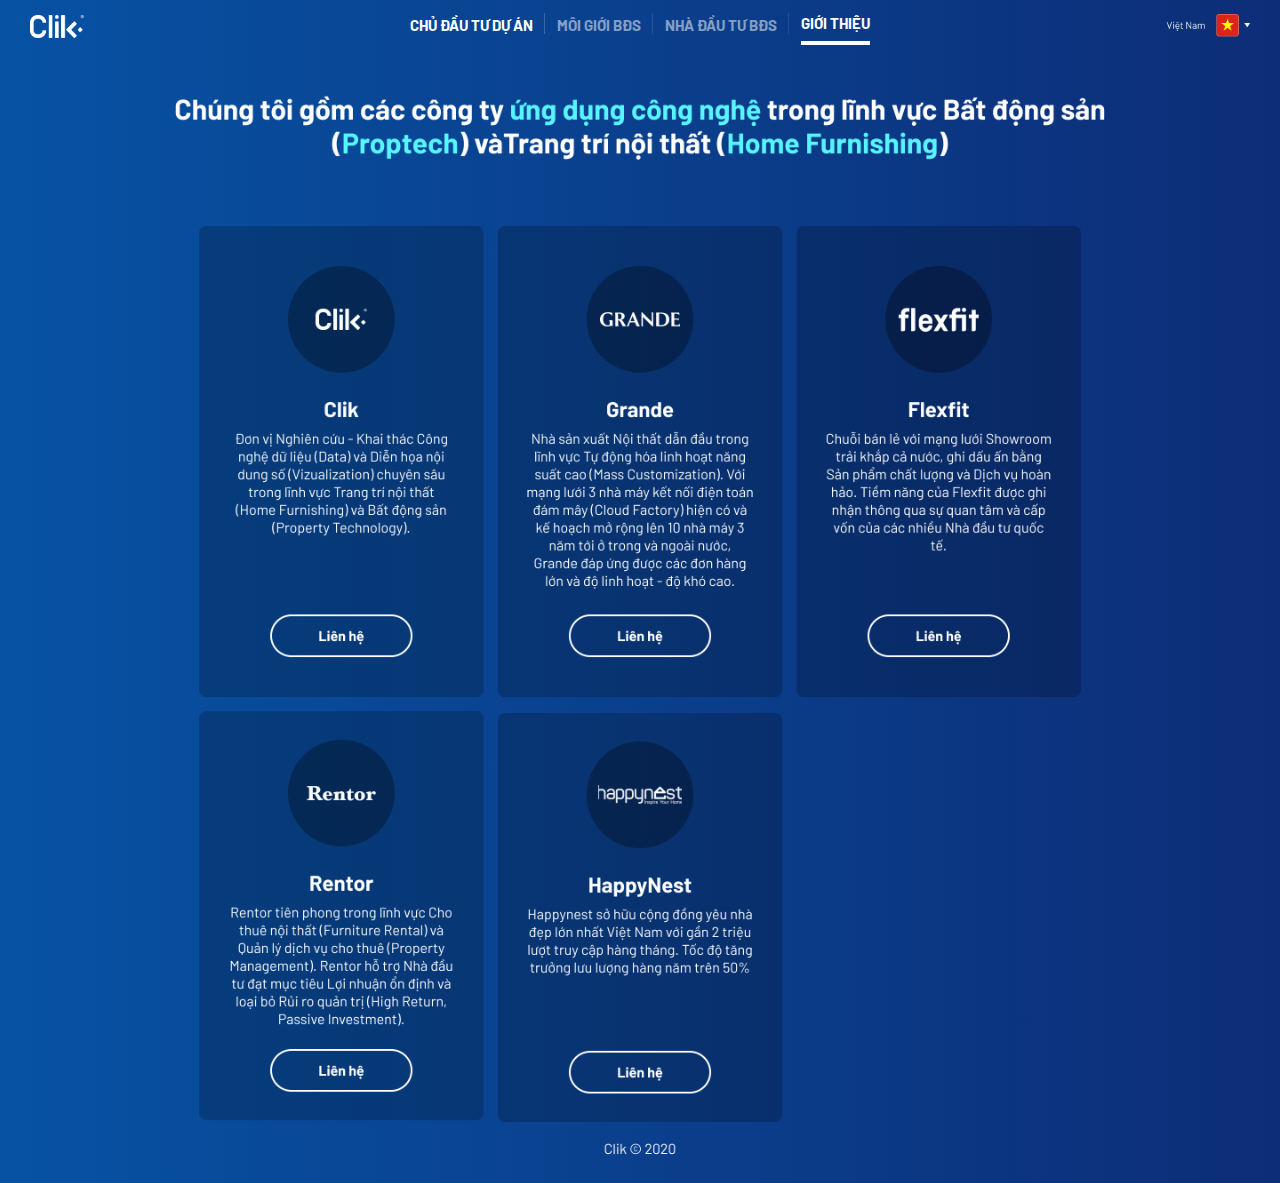
==== about-us.html @ a7eedfe1 "[ToanPB] init source Clik.website" ====
<!DOCTYPE html>
<html lang="zxx">
  <head>
    <meta
      name="viewport"
      content="width=device-width, initial-scale=1.0, minimum-scale=1.0, maximum-scale=1.0"
    />
    <meta name="apple-mobile-web-app-capable" content="yes" />
    <meta name="apple-mobile-web-app-status-bar-style" content="black" />
    <meta http-equiv="Content-Type" content="text/html;charset=utf-8" />
    <meta http-equiv="x-ua-compatible" content="IE=edge" />

    <meta
      property="description"
      content="Với Clik, ứng dụng công nghệ trong lĩnh vực Bất động sản (Proptech) và Trang trí nội thất (Home Furnishing) luôn dễ dàng."
    />

    <meta property="fb:app_id" content="932232577295350" />
    <meta property="og:site_name" content="Developer" />
    <meta property="og:url" content="https://developer.clik.vn" />
    <meta
      property="og:description"
      content="Với Clik, ứng dụng công nghệ trong lĩnh vực Bất động sản (Proptech) và Trang trí nội thất (Home Furnishing) luôn dễ dàng."
    />
    <meta property="og:title" content="Clik | Developer" />
    <meta property="og:type" content="game" />
    <meta
      property="og:image"
      content="https://developer.clik.vn/img/solution-3-1.jpg"
    />

    <meta itemprop="name" content="Clik | Developer" />
    <meta
      itemprop="description"
      content="Với Clik, ứng dụng công nghệ trong lĩnh vực Bất động sản (Proptech) và Trang trí nội thất (Home Furnishing) luôn dễ dàng."
    />
    <meta
      itemprop="image"
      content="https://developer.clik.vn/img/solution-3-1.jpg"
    />

    <meta name="twitter:card" content="player" />
    <meta name="twitter:site" content="@TwitterDev" />
    <meta name="twitter:title" content="Clik | Developer" />
    <meta
      name="twitter:description"
      content="Với Clik, ứng dụng công nghệ trong lĩnh vực Bất động sản (Proptech) và Trang trí nội thất (Home Furnishing) luôn dễ dàng."
    />
    <meta
      name="twitter:image"
      content="https://developer.clik.vn/img/solution-3-1.jpg"
    />

    <title>Clik | Developer</title>
    <!-- Favicons -->
    <link rel="icon" href="img/favicon.png" sizes="16x16" type="image/png" />

    <!-- CSS Implementing Plugins -->
    <link rel="stylesheet" href="css/inc/plugins.css" />
    <!-- CSS one-page-scroll -->
    <link rel="stylesheet" href="css/fullpage.min.css" />
    <!-- CSS Global Compulsory -->
    <link rel="stylesheet" href="css/style.css" />
    <link rel="stylesheet" href="css/responsive.css" />
  </head>

  <body>
    <div id="main-about-us">
      <div id="about-us">
        <div class="site_header menu-about w-100">
          <img class="img-logo" src="img/logo.png" alt="" />
          <nav class="navbar navbar-expand-lg navbar-light">
            <div
              class="collapse navbar-collapse ml-auto mr-auto"
              id="navbarNavAltMarkup"
            >
              <div class="navbar-nav">
                <a class="nav-item nav-link" href="/">Chủ đầu tư dự án</a>
                <a class="nav-item nav-link disabled">Môi giới BĐS</a>
                <a class="nav-item nav-link disabled">Nhà đầu tư BĐS</a>
                <a class="nav-item nav-link active">Giới thiệu</a>
              </div>
            </div>
          </nav>
          <img class="img-lang" src="img/lang.png" alt="" />
        </div>
      </div>
      <section id="contact">
        <img class="img-contact-1" src="img/contact-1-1.png" alt="" />
        <img
          id="image-about-us"
          class="img-contact-2"
          src="img/contact-1-2.png"
          alt=""
          onclick="ChangeImage()"
        />
      </section>
    </div>
    <div class="menu">
      <div class="menu-content">
        <img
          class="img-close-menu-icon"
          src="img-mobile/close-icon.jpg"
          alt=""
          onclick="closeMenu()"
        />
        <div class="menu-content-wrapper">
          <a class="menu-item" href="/">Chủ đầu tư dự án</a>
          <a class="menu-item disabled">Môi giới BĐS</a>
          <a class="menu-item disabled">Nhà đầu tư BĐS</a>
          <a class="menu-item active">Giới thiệu</a>
        </div>
      </div>
    </div>
    <div id="mobile-main-about-us">
      <img class="img-mobile-logo" src="img-mobile/logo.png" alt="" />
      <img
        class="img-mobile-lang"
        src="img-mobile/lang.png"
        alt=""
        onclick="openMenu()"
      />
      <img
        class="img-mobile-banner-title"
        src="img-mobile/about-us-banner.png"
        alt=""
      />
      <div class="img-mobile-content">
        <img src="img-mobile/about-us-content.png" alt="" />
      </div>
    </div>
    <!--========== start footer section =============-->
    <script src="js/jQuery-plugins.js"></script>
    <script src="js/scripts.js"></script>
    <script>
      $(document).ready(() => {
        "use strict";

        // Extra small devices (portrait phones, less than 576px)
        if (window.innerWidth > 575) {
          $("#main-about-us").css("display", "block");
        } else {
          $("#mobile-main-about-us").height(window.innerHeight);
          $("#main-about-us").css("display", "none");
        }

        $(window).resize(() => {
          setTimeout(() => {
            if (window.innerWidth > 575) {
              $("#main-about-us").css("display", "block");
            } else {
              $("#mobile-main-about-us").height(window.innerHeight);
              $("#main-about-us").css("display", "none");
            }
          }, 300);
        });
      });
    </script>
  </body>
</html>
---- css/style.css ----
@charset "UTF-8";

/*
Template Name: zagency digital agency portfolio template
Author: AHTheme
Author URI: https://themeforest.net/user/ah-theme
Version: 1.3
*/
/*
TABLE OF CONTENTS:

1.RESET CSS
2.GENERAL CLASSES and Id
  2.1-site_header
	2.2-hero_section
	2.3-services
	2.4-about-us
	2.5-portfolio
	2.6-testimonial
	2.7-team
	2.8-pricing
	2.9-blogs
	2.10-contact_us

3. General COLOR CLASSES
	3.1- background colors
		3.1.1-bg_blue_grad // background gradient blue
		3.1.2-bg_green_grad // background gradient green
		3.1.3-bg_purple_grad //  background gradient purple
		3.1.4-sec_bg_gray //  background lightblue section
		3.1.5-sec_bg_gray // background lightgreen section
		3.1.6-sec_bg_gray // background green section
		3.1.7-bg_orang // background orange
		3.1.8-bg_blue // background blue
		3.1.9-bg_light_blue //  background lightblue
  3.2- text color
		3.2.1- text_blue // text blue
		3.2.2- text_light_blue // light blue text
		3.2.3- text_congress_blue // congress blue text
		3.2.4- text_orang // text orange
		3.2.5- text_green // light green text
		3.2.6- text_purple // purple text
		3.2.6- text_dark_purple // dark purple text
*/
/* ====== fonts =========== */
@font-face {
  font-family: 'Conv_Barlow-Bold';
  font-style: normal;
  font-weight: normal;
  src: local('Γÿ║'),
    url('../fonts/font/Barlow-Bold.ttf') format('truetype');
}

@font-face {
  font-family: 'Conv_Barlow-Medium';
  font-style: normal;
  font-weight: normal;
  src: local('Γÿ║'),
    url('../fonts/font/Barlow-Medium.ttf') format('truetype');
}

@font-face {
  font-family: 'Conv_Barlow-Regular';
  font-style: normal;
  font-weight: normal;
  src: local('Γÿ║'),
    url('../fonts/font/Barlow-Regular.ttf') format('truetype');
}

/* ====== Color Palette =========== */
/* ====== fonts =========== */
/* ====== Font Sizes =========== */
/* ====== Text =========== */
/* ====== padding =========== */
/* ====== margin =========== */
/* ====== border radius =========== */
/*----------- functions -----------*/
/*---------- animation ----------*/
@keyframes shadow {

  0%,
  100% {
    transform: scale(1, 1);
  }

  50% {
    transform: scale(1.2, 1);
  }
}

@keyframes animate {
  17% {
    border-bottom-right-radius: 3px;
  }

  25% {
    transform: translateY(9px) rotate(22.5deg);
  }

  50% {
    border-bottom-right-radius: 40px;
    transform: translateY(18px) scale(1, 0.9) rotate(45deg);
  }

  75% {
    transform: translateY(9px) rotate(67.5deg);
  }

  100% {
    transform: translateY(0) rotate(90deg);
  }
}

@keyframes bg_animate {

  0%,
  100% {
    width: 18rem;
  }

  50% {
    width: 3rem;
  }
}

/* --------------------------------
RESET CSS
-------------------------------- */
html,
body,
div,
span,
applet,
object,
iframe,
h1,
h2,
h3,
h4,
h5,
h6,
p,
blockquote,
pre,
a,
abbr,
acronym,
address,
big,
cite,
code,
del,
dfn,
em,
img,
ins,
kbd,
q,
s,
samp,
strike,
sub,
sup,
tt,
var,
b,
u,
i,
center,
dl,
dt,
dd,
ol,
ul,
li,
fieldset,
form,
label,
legend,
table,
caption,
tbody,
tfoot,
thead,
tr,
th,
td,
article,
aside,
canvas,
details,
embed,
figure,
figcaption,
footer,
header,
hgroup,
menu,
nav,
output,
ruby,
section,
summary,
time,
mark,
audio,
video {
  border: 0;
  font: inherit;
  font-size: 100%;
  margin: 0;
  padding: 0;
  vertical-align: baseline;
}

/* HTML5 display-role reset for older browsers */
article,
aside,
details,
figcaption,
figure,
footer,
header,
hgroup,
menu,
nav,
section,
main {
  display: block;
}

ul,
li {
  list-style: none;
}

select {
  width: 100%;
}

input:focus,
button:focus,
textarea:focus {
  outline: 0;
}

a:hover {
  color: #464646;
  text-decoration: none;
}

button {
  border: 0px;
  cursor: pointer;
  padding: 0.5rem 2rem;
}

html {
  font-size: 15px;
  -webkit-font-smoothing: antialiased;
  -moz-osx-font-smoothing: grayscale;
  overflow-x: hidden;
  text-rendering: optimizeLegibility;
}

body {
  color: #464646;
  font-family: 'Conv_Barlow-Medium';
  line-height: 1.6;
  overflow-x: hidden;
}

p,
h1,
h2,
h3,
form {
  margin: 0 0px 1rem;
}

h1 {
  font-family: 'Conv_Barlow-Medium';
  font-size: 40px;
  font-size: 2.6rem;
}

h2 {
  font-family: 'Conv_Barlow-Medium';
  font-size: 30px;
  font-size: 1.9rem;
}

h3 {
  font-family: 'Conv_Barlow-Regular';
  font-size: 25px;
  font-size: 1.3rem;
}

section {
  height: 100%;
  padding: 0;
  position: relative;
  width: 100%;
}

/* ------------ header style --------------*/
.site_header {
  -webkit-transition: all 0.3s ease-in-out;
  -moz-transition: all 0.3s ease-in-out;
  -o-transition: all 0.3s ease-in-out;
  transition: all 0.3s ease-in-out;
}

.site_header .logo-img {
  height: 24px;
  left: 37px;
  position: absolute;
  top: 20px;
  width: 57.6px;
}

.site_header .logo-img img {
  height: 100%;
  object-fit: contain;
  width: 100%;
}

.site_header .navbar {
  background: transparent;
  padding: 0.7rem 2rem;
}

.site_header .navbar-collapse {
  display: flex !important;
  flex-basis: auto;
}

.navbar-expand-lg .navbar-nav {
  flex-direction: row !important;
}

.site_header .nav-item.nav-link {
  color: #fff !important;
  cursor: pointer;
  margin: auto 0.8rem;
  padding: 0 0 0.4rem !important;
  position: relative;
  text-align: center;
  text-transform: uppercase;
}

.site_header .nav-item.nav-link,
.site_header .nav-item.nav-link.active {
  font-family: 'Conv_Barlow-Bold';
  position: relative;
}

.site_header .nav-item.nav-link:not(:last-child)::after {
  border-right: 1px solid rgba(255, 255, 255, 0.2);
  content: '';
  height: calc(100% - 0.6rem);
  position: absolute;
  right: -0.8rem;
  top: 0;
}

.site_header .nav-item.nav-link.disabled {
  cursor: not-allowed;
  opacity: 0.5;
}

.site_header .nav-item.nav-link.active {
  border-bottom: 4px solid #fff;
}

.site_header.header-scroll_bg_light {
  background: #fff;
  box-shadow: 0 0 16px #eee;
}

.site_header.header-scroll_bg_light .navbar {
  box-shadow: none;
  margin-top: 0;
  padding: 0.5rem 2rem;
}

/* ------------ #home style start --------------*/
#home {
  background-color: #053d79;
}

.menu-about {
  left: 0;
  position: absolute;
  right: 0;
  top: 0;
  z-index: 1030;
}

#home .img-logo,
#about-us .img-logo {
  height: 1.5rem;
  left: 2rem;
  position: absolute;
  top: 1rem;
}

#home .img-lang,
#about-us .img-lang {
  height: 3rem;
  position: absolute;
  right: 2rem;
  top: 0.1rem;
}

#home .img-home-1 {
  height: 100%;
  left: 0;
  object-fit: cover;
  position: absolute;
  top: 0;
  width: 100%;
}

#home .img-home-2 {
  left: 50%;
  object-fit: contain;
  position: absolute;
  top: 64px;
  transform: translateX(-50%);
  width: 100%;
  z-index: 1;
}

#problems .img-problems-1 {
  height: 100%;
  left: 0;
  margin: 0 25px 0 40px;
  object-fit: contain;
  position: absolute;
  top: 0;
  width: 25%;
}

#problems .img-problems-2 {
  background-image: linear-gradient(to left, #0d2d77, #0752a3);
  height: 100%;
  overflow: hidden;
  position: absolute;
  right: 0;
  top: 0;
  width: calc(75% - 50px);
}

#problems .img-problems-2 img {
  height: 100%;
  margin: auto 0;
  object-fit: cover;
  width: 100%;
}

.img-solution-1-1 {
  background-color: #00101f;
  height: 77%;
  left: 0;
  object-fit: cover;
  position: absolute;
  top: 0;
  width: 100%;
}

#main .solution-btn {
  border: 2px solid #000;
  border-radius: 30px;
  bottom: 0;
  height: 48px;
  left: 0;
  padding: 12px 32px;
  position: absolute;
}

#actions .img-action-1 {
  height: 100%;
  left: 0;
  object-fit: cover;
  position: absolute;
  top: 0;
  width: calc(75% - 50px);
}

#actions .img-action-2 {
  height: 100%;
  position: absolute;
  right: 0;
  top: 0;
  width: calc(25% + 50px);
  z-index: 2;
}

#actions .img-action-2 img {
  height: 100%;
  object-fit: contain;
  width: 100%;
}

#case-study .fp-tableCell {
  background-image: url('../img/case.png');
  background-position: center;
  background-repeat: no-repeat;
  background-size: cover;
  padding: 50px 0;
}

#case-study .content {
  font-family: 'Conv_Barlow-Regular';
  left: 0;
  position: absolute;
  right: 0;
  top: 64px;
}

#case-study .content .title {
  align-items: center;
  color: #ffffff;
  display: flex;
  font-size: 36px;
  font-style: normal;
  font-weight: bold;
  justify-content: center;
  line-height: 43px;
}

#case-study .content .gallery {
  display: flex;
  gap: 32px;
  justify-content: center;
  margin-left: -144px;
  margin-right: -144px;
  margin-top: 32px;
}

#case-study .content .gallery .gallery-item {
  height: 480px;
  position: relative;
  width: 320px;
}

#case-study .content .gallery .gallery-item.blur {
  background: #000000;
  opacity: 0.5;
}

#case-study .content .gallery .gallery-item .cover {
  background-position: center;
  background-repeat: no-repeat;
  background-size: cover;
  height: 100%;
  width: 100%;
}

#case-study .content .gallery .gallery-item .overlay {
  align-items: center;
  background: linear-gradient(180deg,
      rgba(0, 0, 0, 0.32) 0%,
      rgba(0, 0, 0, 0.8) 100%);
  bottom: 0%;
  display: flex;
  flex-direction: column;
  height: 100px;
  justify-content: flex-end;
  left: 0%;
  position: absolute;
  right: 0%;
  width: 100%;
}

#case-study .content .gallery .gallery-item .overlay a.btn-detail {
  border: 2px solid #ffffff;
  border-radius: 30px;
  color: white;
  display: none;
  font-size: 16px;
  font-weight: bold;
  height: 48px;
  line-height: 16px;
  padding: 12px 32px;
  text-align: center;
  text-decoration: none;
  width: 160px;
}

#case-study .content .gallery .gallery-item .overlay .header {
  align-items: center;
  color: #ffffff;
  font-size: 18px;
  font-style: normal;
  font-weight: bold;
  height: 32px;
  line-height: 32px;
  margin-top: 16px;
  text-align: center;
  text-transform: capitalize;
}

#case-study .content .gallery .gallery-item .overlay .sub-header {
  align-items: center;
  color: #ffffff;
  font-size: 14px;
  font-style: normal;
  font-weight: normal;
  height: 32px;
  line-height: 32px;
  margin-bottom: 16px;
  text-align: center;
  text-transform: uppercase;
}

#qna {
  background-image: linear-gradient(to left, #0d2d77, #0752a3);
}

#qna .fp-tableCell {
  padding: 150px;
}

#qna .img-qna-1 {
  height: 100%;
  object-fit: contain;
  width: 100%;
}

#qna2 {
  position: relative;
}

#qna2 .img-qna-2-1 {
  height: 90%;
  left: 0;
  object-fit: contain;
  position: absolute;
  top: 0;
  width: 100%;
  z-index: 1;
}

#qna2 .img-qna-2-2 {
  height: 100%;
  left: 0;
  object-fit: cover;
  position: absolute;
  top: 0;
  width: 100%;
}


#qna2 .img-qna-2-3 {
  bottom: 20px;
  left: 50%;
  object-fit: contain;
  position: absolute;
  transform: translateX(-50%);
  width: 50%;
}

.img-top-menu {
  left: 0;
  position: absolute;
  top: 0;
  width: 100%;
  z-index: 1;
}

/*  ------------ about us style--------------*/

#main-about-us {
  background-image: linear-gradient(to left, #0d2d77, #0752a3);
  height: 100%;
  width: 100%;
}

#main-about-us section {
  height: 100% !important;
  width: 100%;
}

#contact {
  padding-top: 3rem;
}

#contact .img-contact-1 {
  height: 100%;
  object-fit: contain;
  width: 100%;
}

#contact .img-contact-2 {
  height: 100%;
  object-fit: contain;
  padding-top: 1rem;
  width: 100%;
}

.section .section-content {
  bottom: 0;
  color: #000;
  display: flex;
  height: 23%;
  left: 50%;
  padding: 32px 0;
  position: absolute;
  transform: translateX(-50%);
  width: 70%;
}

.section .section-content .content-title {
  border-right: 1px solid rgba(0, 0, 0, 0.1);
  margin-right: 32px;
  padding-right: 16px;
  position: relative;
  width: 35%;
}

.section .section-content .content-title .title-first-level {
  font-family: 'Conv_Barlow-Regular';
  font-size: 20px;
  line-height: 24px;
  text-transform: uppercase;
}

.section .section-content .content-title .title-second-level {
  font-family: 'Conv_Barlow-Bold';
  font-size: 26px;
  line-height: 30px;
}

.section .section-content .content-description {
  font-family: 'Conv_Barlow-Regular';
  font-size: 18px;
  line-height: 26px;
  width: 65%;
}

/* ------------ full-page-table-cell style start --------------*/
.fp-tableCell {
  position: relative;
}

.fp-tableCell .main-img {
  height: 100%;
  object-fit: contain;
  width: 100%;
}

/* ------------ #full-page-navigation style start --------------*/
#fp-nav {
  left: 14px;
  transform: unset !important;
}

#fp-nav ul li {
  height: 24px;
  margin: 0;
  width: 4px;
}

#fp-nav ul li:not(:last-child) {
  margin-bottom: 8px;
}

#fp-nav ul li a span {
  background-color: rgba(255, 255, 255, 0.3);
  border-radius: 0 !important;
  height: 100% !important;
  left: 0;
  margin: 0 1px !important;
  top: 0;
  width: 50% !important;
}

#fp-nav ul li .fp-tooltip {
  color: transparent;
  opacity: 1 !important;
  text-transform: capitalize;
  width: auto !important;
}

#fp-nav ul li a.active span,
#fp-nav ul li:hover a.active span {
  background-color: #fff;
  margin: 0 !important;
  width: 100% !important;
}

#fp-nav ul li:hover a span {
  background-color: rgba(255, 255, 255, 0.8);
  margin: 0 -1px !important;
  width: calc(100% + 2px) !important;
}

#fp-nav ul li:hover .fp-tooltip,
#fp-nav.fp-show-active a.active+.fp-tooltip {
  color: #fff;
}

.fp-viewing-anchor-problems #fp-nav ul li:hover .fp-tooltip,
.fp-viewing-anchor-problems #fp-nav.fp-show-active a.active+.fp-tooltip {
  color: #000;
}

.fp-viewing-anchor-problems #fp-nav ul li a span {
  background-color: rgba(0, 0, 0, 0.3);
}

.fp-viewing-anchor-problems #fp-nav ul li:hover a span {
  background-color: rgba(0, 0, 0, 0.8);
}

.fp-viewing-anchor-problems #fp-nav ul li a.active span {
  background-color: #000;
}

#main,
#mobile-main,
#main-about-us,
#mobile-main-about-us {
  display: none;
}

.menu {
  background-color: rgba(0, 0, 0, 0.6);
  height: 100%;
  opacity: 0;
  overflow: hidden;
  position: absolute;
  right: -100%;
  top: 0;
  transition: right .3s ease-in-out;
  width: 100%;
  z-index: 1;
}

.solution-detail-content {
  background-color: #fff;
  height: 100%;
  position: absolute;
  right: 0;
  top: 0;
  transform: translateX(100%);
  transition: transform .3s ease-in-out;
  width: 100%;
  z-index: 1;
}

.show-detail .solution-detail-content {
  overflow-x: hidden;
  overflow-y: auto;
  transform: translateX(0);
}

.show-detail .solution-detail-content::-webkit-scrollbar {
  width: 0;
}

.show-detail .solution-detail-content .img-go-back-btn {
  cursor: pointer;
  height: 40px;
  left: 16px;
  position: absolute;
  top: 16px;
  width: 40px;
  z-index: 1;
}

.show-detail .solution-detail-content .solution-content {
  height: 100%;
  position: relative;
  width: 100%;
}

#main #solutions4 .content-actions {
  bottom: 0;
  display: flex;
  justify-content: space-between;
  justify-content: space-between;
  left: 0;
  padding-right: 32px;
  position: absolute;
  width: 100%;
}

#main #solutions4 .content-actions .view-detail-btn {
  background-color: unset;
  border: unset;
  border-radius: 30px;
  color: #111;
  padding-left: 56px;
}

#main #solutions4 .content-actions .view-detail-btn .icon {
  border: 2px solid #000;
  border-radius: 50%;
  font-size: 24px;
  font-size: 16px;
  height: 100%;
  left: 0;
  line-height: 24px;
  position: absolute;
  top: 0;
  width: 48px;
}

#main #solutions4 .content-actions .view-detail-btn .icon span {
  font-size: 24px;
  left: 50%;
  position: absolute;
  top: 46%;
  transform: translate(-50%, -50%);
}

#main #solutions4 .content-actions .solution-btn {
  bottom: unset;
  left: unset;
  position: unset;
}
---- css/responsive.css ----
/* Large devices (desktops, less than 1600px) */
@media (max-width: 1600px) {
  .section .section-content .content-title .title-first-level {
    font-size: 18px;
    line-height: 22px;
  }

  .section .section-content .content-title .title-second-level {
    font-size: 24px;
    line-height: 28px;
  }

  .section .section-content .content-description {
    font-size: 16px;
    line-height: 24px;
  }
}

/* Large devices (desktops, less than 1200px) */
@media (max-width: 1199px) {

  #main .solution-btn,
  #main .view-detail-btn {
    font-size: 13px;
    height: 40px;
    padding: 8px 28px;
  }

  #main .view-detail-btn .icon {
    width: 40px !important;
  }

  .section .section-content {
    padding: 20px 0;
    width: 85%;
  }
}

/* Medium devices (tablets, less than 992px) */
@media (max-width: 991px) {
  #qna2 .img-qna-2-3 {
    bottom: 10px;
  }

  #case-study .content {
    top: 16px;
  }

  #case-study .content .title {
    font-size: 20px;
    line-height: 30px;
  }

  #case-study .content .gallery {
    margin-top: 15px;
  }

  #case-study .content .gallery .gallery-item {
    height: 265px;
  }

  #case-study .content .gallery .gallery-item .overlay {
    height: fit-content;
  }

  #case-study .content .gallery .gallery-item .overlay .header {
    font-size: 14px;
    margin-top: 6px;
  }

  #case-study .content .gallery .gallery-item .overlay .sub-header {
    margin-bottom: 6px;
  }

  #main .solution-btn,
  #main .view-detail-btn {
    font-size: 11px;
    height: 26px;
    padding: 3px 24px 4px;
  }

  #main .view-detail-btn {
    padding-left: 48px;
  }

  #main .view-detail-btn .icon {
    border-radius: 10px !important;
  }

  .section .section-content {
    padding: 10px 0;
    width: 90%;
  }

  .section .section-content .content-title .title-first-level {
    font-size: 12px;
    line-height: 16px;
  }

  .section .section-content .content-title .title-second-level {
    font-size: 14px;
    line-height: 18px;
  }

  .section .section-content .content-description {
    font-size: 11px;
    line-height: 16px;
  }
}

/* Small devices (landscape phones, less than 768px) */
@media (max-width: 767px) {

  #main .solution-btn,
  #main .view-detail-btn {
    font-size: 11px;
    height: 20px;
    padding: 0 24px 1px;
  }

  #actions .img-action-1 {
    width: 65%;
  }

  #actions .img-action-2 {
    width: 35%;
  }

  #case-study .content {
    top: 16px;
  }

  #case-study .content .title {
    font-size: 20px;
    line-height: 30px;
  }

  #case-study .content .gallery {
    margin-top: 15px;
  }

  #case-study .content .gallery .gallery-item {
    height: 265px;
  }

  #case-study .content .gallery .gallery-item .overlay {
    height: fit-content;
  }

  #case-study .content .gallery .gallery-item .overlay .header {
    font-size: 14px;
    margin-top: 6px;
  }

  #case-study .content .gallery .gallery-item .overlay .sub-header {
    margin-bottom: 6px;
  }

  .section .section-content {
    padding: 5px 0;
    width: 90%;
  }

  .section .section-content .content-title .title-first-level {
    font-size: 12px;
    line-height: 14px;
  }

  .section .section-content .content-title .title-second-level {
    font-size: 14px;
    line-height: 16px;
  }

  .section .section-content .content-description {
    font-size: 10px;
    line-height: 14px;
  }
}

/* Extra small devices (portrait phones, less than 576px) */
@media (max-width: 575px) {
  html {
    overflow: hidden;
  }

  body {
    background-color: #e5e5e5;
    overflow: hidden;
    position: relative;
  }

  #fp-nav {
    display: none;
  }

  .is-mobile.show-menu .menu {
    opacity: 1;
    right: 0;
  }

  .is-mobile .menu .menu-content {
    background-color: #fff;
    height: 100%;
    margin-left: auto;
    overflow: hidden;
    position: relative;
    width: 80%;
  }

  .is-mobile .menu .menu-content .img-close-menu-icon {
    cursor: pointer;
    height: 24px;
    position: absolute;
    right: 16px;
    top: 16px;
    width: 24px;
  }

  .is-mobile .menu .menu-content .menu-content-wrapper {
    display: flex;
    flex-direction: column;
    margin-top: 50px;
    padding: 0 16px;
  }

  .is-mobile .menu .menu-content .menu-content-wrapper .menu-item {
    border-bottom: 1px solid #E4E4E4;
    color: #000;
    font-size: 16px;
    line-height: 19px;
    padding: 16px 0;
    text-transform: uppercase;
  }

  .is-mobile .menu .menu-content .menu-content-wrapper .menu-item.active {
    color: #0752A3;
  }

  .is-mobile .menu .menu-content .menu-content-wrapper .menu-item.disabled {
    cursor: not-allowed;
    opacity: 0.5;
  }

  .is-mobile #mobile-main,
  .is-mobile #mobile-main-about-us {
    display: block;
    overflow-x: hidden;
    overflow-y: auto;
    position: relative;
  }

  .is-mobile #mobile-main::-webkit-scrollbar,
  .is-mobile #mobile-main-about-us::-webkit-scrollbar {
    width: 0;
  }

  #mobile-main .img-mobile-logo,
  #mobile-main-about-us .img-mobile-logo {
    height: 24px;
    left: 16px;
    position: absolute;
    top: 16px;
  }

  #mobile-main .img-mobile-lang,
  #mobile-main-about-us .img-mobile-lang {
    height: 24px;
    position: absolute;
    right: 16px;
    top: 16px;
  }

  #mobile-main .img-mobile-banner-title {
    left: 0;
    position: absolute;
    top: 40px;
    width: 100%;
  }

  #mobile-main .mobile-background-image {
    background-position: bottom;
    background-repeat: no-repeat;
    background-size: cover;
    height: 100%;
    margin-bottom: 6px;
    width: 100%;
  }

  #mobile-main .img-mobile-home {
    background-image: url('../img/home-1.jpg');
  }

  #mobile-main .img-mobile-problem {
    background-image: url('../img/problem-2.jpg');
    height: 220px;
    margin: 0;
  }

  #mobile-main .img-mobile-problem-text {
    background-color: #fff;
    height: calc(100vw * 1.66);
    object-fit: contain;
    width: 100%;
  }

  #mobile-main .img-mobile-solutions {
    background-image: url('../img/solution-1-1.jpg');
    height: 220px;
    margin: 0;
  }

  #mobile-main .img-mobile-solutions2 {
    background-image: url('../img/solution-2-1.png');
    height: 220px;
    margin: 0;
  }

  #mobile-main .img-mobile-solutions3 {
    background-image: url('../img/solution-3-1.jpg');
    height: 220px;
    margin: 0;
  }

  #mobile-main .img-mobile-solutions4 {
    background-image: url('../img/solution-4-1.jpg');
    height: 220px;
    margin: 0;
  }

  #mobile-main .img-mobile-solutions5 {
    background-image: url('../img/solution-5-1.jpg');
    height: 220px;
    margin: 0;
  }

  #mobile-main .img-mobile-solutions6 {
    background-image: url('../img/solution-6-1.jpg');
    height: 220px;
    margin: 0;
  }


  #mobile-main .img-mobile-solutions7 {
    background-image: url('../img/solution-7-1.jpg');
    height: 220px;
    margin: 0;
  }

  #mobile-main .img-mobile-solutions8 {
    background-image: url('../img/solution-8-1.png');
    height: 220px;
    margin: 0;
  }

  #mobile-main .section-content,
  .is-mobile.show-detail .section-content {
    background-color: #fff;
    color: #000;
    margin-bottom: 6px;
    padding: 24px;
    text-align: center;
  }

  #mobile-main .section-content .content-title,
  #mobile-main .section-content .content-description,
  .is-mobile.show-detail .section-content .content-title,
  .is-mobile.show-detail .section-content .content-description {
    text-align: left;
  }

  #mobile-main .section-content .content-title .title-first-level,
  .is-mobile.show-detail .content-title .title-first-level {
    font-family: 'Conv_Barlow-Regular';
    font-size: 16px;
    line-height: 19px;
    margin-bottom: 4px;
    text-transform: uppercase;
  }

  #mobile-main .section-content .content-title .title-second-level,
  .is-mobile.show-detail .content-title .title-second-level {
    font-family: 'Conv_Barlow-Bold';
    font-size: 20px;
    line-height: 28px;
    margin-bottom: 16px;
  }

  #mobile-main .section-content .content-description,
  .is-mobile.show-detail .section-content .content-description {
    font-family: 'Conv_Barlow-Regular';
    font-size: 16px;
    line-height: 24px;
  }

  #mobile-main .section-content .solution-btn {
    background-color: #fff;
    border: 2px solid #000;
    border-radius: 30px;
    height: 48px;
    margin-top: 24px;
    padding: 12px 32px;
  }

  #mobile-main .img-mobile-action {
    background-image: url('../img/action-1.jpg');
    height: 220px;
    margin: 0;
  }

  #mobile-main .img-mobile-action-text {
    background-color: #fff;
    height: calc(100vw * 1.46);
    object-fit: contain;
    width: 100%;
  }

  #mobile-main .img-mobile-case-study {
    background-image: url('../img/case.png');
    height: unset;
    margin: 0;
    padding-bottom: 24px;
    position: relative;
  }

  #mobile-main .img-mobile-case-study .title {
    color: #fff;
    font-size: 30px;
    line-height: 36px;
    margin-bottom: 32px;
    padding-top: 24px;
    text-align: center;
    width: 100%;
  }

  #mobile-main .img-mobile-case-study .gallery {
    padding: 0 24px;
  }

  #mobile-main .img-mobile-case-study .gallery .gallery-item {
    width: 100%;
  }

  #mobile-main .img-mobile-case-study .gallery .gallery-item:not(:last-child) .cover {
    margin-bottom: 24px;
  }

  #mobile-main .img-mobile-case-study .gallery .gallery-item .cover {
    background-position: center;
    background-repeat: no-repeat;
    background-size: cover;
    border-radius: 8px;
    height: 200px;
    overflow: hidden;
    position: relative;
    width: 100%;
  }

  #mobile-main .img-mobile-case-study .gallery .gallery-item .cover .overlay {
    background: linear-gradient(to bottom,
        transparent 0%,
        #000 100%);
    bottom: 0;
    left: 0;
    padding: 11.5px 0;
    position: absolute;
    text-align: center;
    width: 100%;
  }

  #mobile-main .img-mobile-case-study .gallery .gallery-item .cover .overlay .header {
    color: #fff;
    font-family: 'Conv_Barlow-Bold';
    font-size: 18px;
    line-height: 22px;
  }

  #mobile-main .img-mobile-case-study .gallery .gallery-item .cover .overlay .sub-header {
    color: #fff;
    font-family: 'Conv_Barlow-Regular';
    font-size: 14px;
    line-height: 22px;
  }

  #mobile-main .img-mobile-qna {
    background-image: url('../img/qna-2-2.jpg');
    margin: 0;
    position: relative;
  }

  #mobile-main .img-mobile-qna .img-mobile-qna-text {
    height: 90%;
    object-fit: contain;
    width: 100%;
  }

  #mobile-main .img-mobile-qna .img-mobile-footer-text {
    bottom: 16px;
    color: #fff;
    left: 50%;
    position: absolute;
    transform: translateX(-50%);
  }

  #mobile-main .section-content .content-actions {
    display: flex;
    justify-content: space-between;
    margin-top: 24px;
  }

  #mobile-main .section-content .content-actions .view-detail-btn {
    align-items: center;
    background-color: unset;
    border: unset;
    display: flex;
    padding: 0;
    position: relative;
  }

  #mobile-main .section-content .content-actions .view-detail-btn .icon {
    border: 2px solid #000;
    border-radius: 50%;
    height: 48px;
    margin-right: 8px;
    position: relative;
    width: 48px;
  }

  #mobile-main .section-content .content-actions .view-detail-btn .icon span {
    font-size: 24px;
    left: 50%;
    position: absolute;
    top: 46%;
    transform: translate(-50%, -50%);
  }

  #mobile-main .section-content .content-actions .solution-btn {
    margin: 0;
  }

  .is-mobile.show-detail .img-mobile-problem-text {
    height: 55vw;
    object-fit: cover;
    width: 100%;
  }

  #mobile-main-about-us {
    background: linear-gradient(284.13deg, #0F256E 0.55%, #0752A3 100%);
    ;
  }

  #mobile-main-about-us .img-mobile-banner-title {
    margin: 40px 0 33px;
    width: 100%;
  }

  #mobile-main-about-us .img-mobile-content {
    padding: 0 24px 16px;
  }

  #mobile-main-about-us .img-mobile-content img {
    height: 100%;
    width: 100%;
  }
}
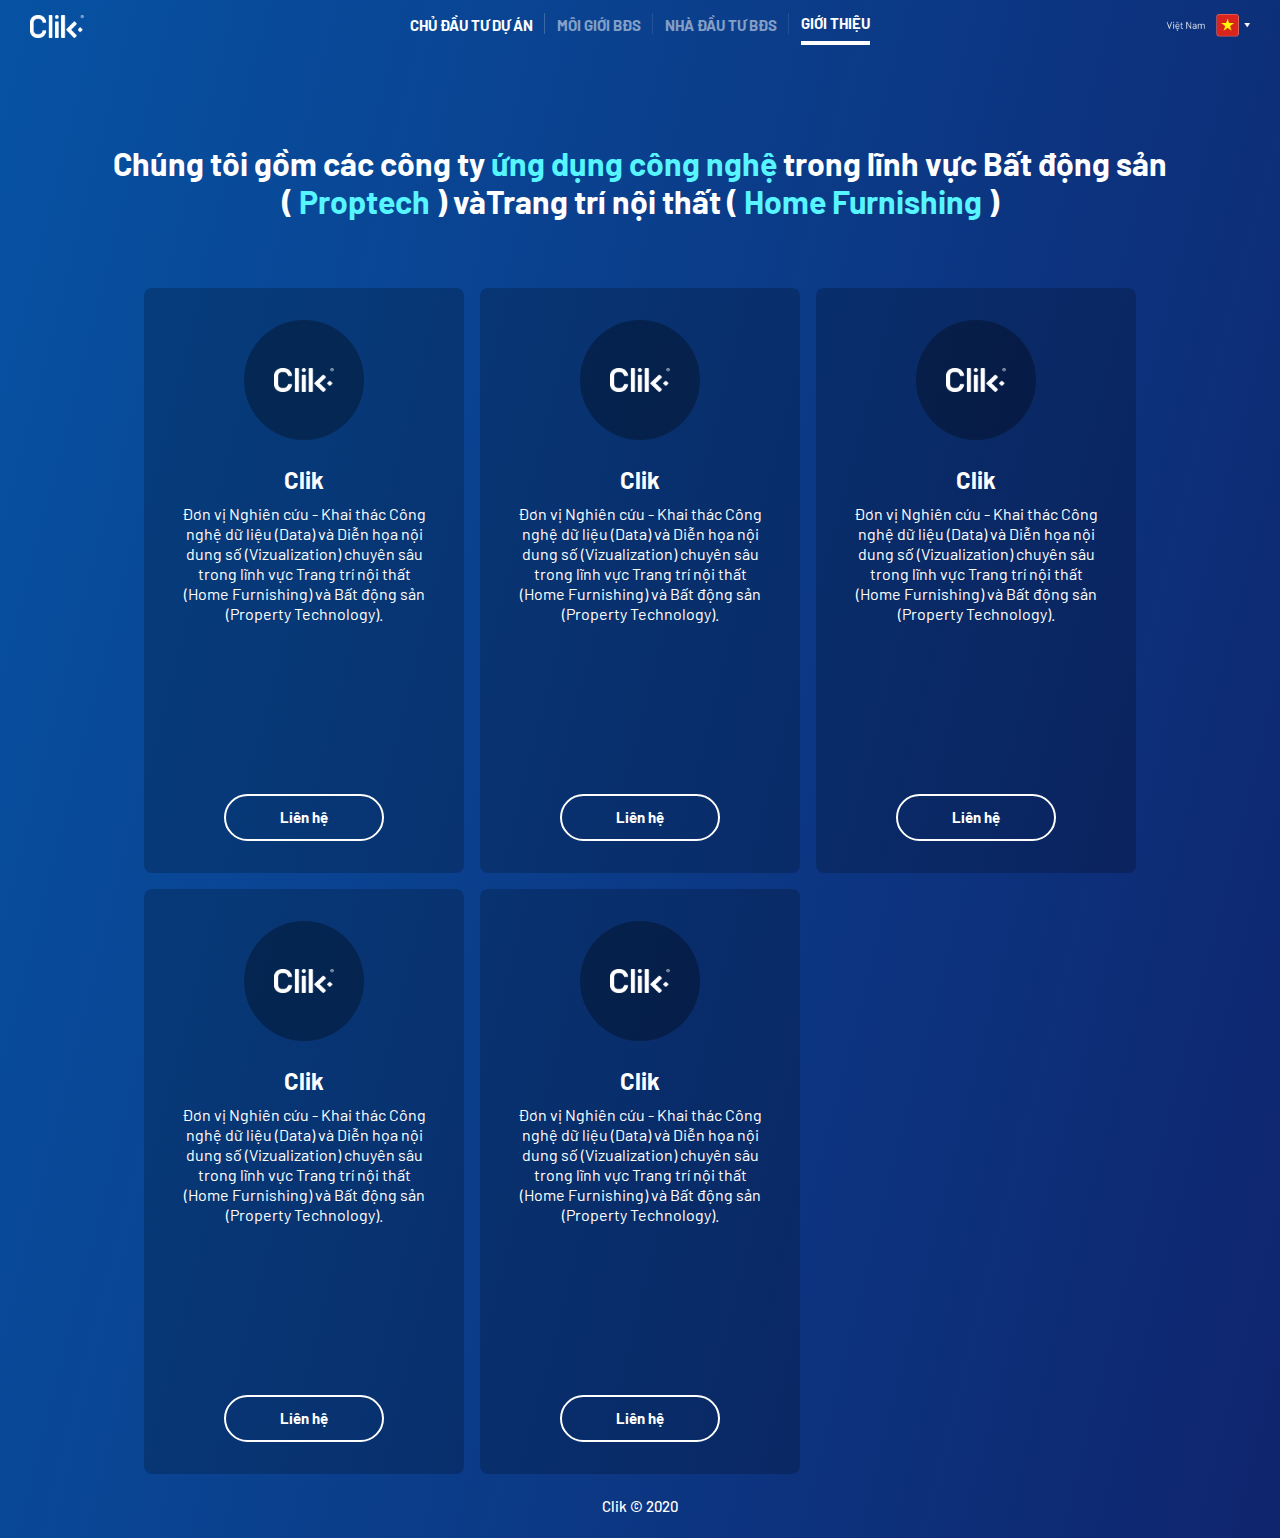
==== commit b91788a9: "[ToanPB] update page contact about us" ====
--- a/about-us.html
+++ b/about-us.html
@@ -86,14 +86,122 @@
         </div>
       </div>
       <section id="contact">
-        <img class="img-contact-1" src="img/contact-1-1.png" alt="" />
-        <img
-          id="image-about-us"
-          class="img-contact-2"
-          src="img/contact-1-2.png"
-          alt=""
-          onclick="ChangeImage()"
-        />
+        <div class="contact-title">
+          Chúng tôi gồm các công ty
+          <div class="highlight">ứng dụng công nghệ</div>
+          trong lĩnh vực Bất động sản<br />(
+          <div class="highlight">Proptech</div>
+          ) vàTrang trí nội thất (
+          <div class="highlight">Home Furnishing</div>
+          )
+        </div>
+        <div class="contact-content">
+          <div class="contact-item">
+            <div class="contact-item-brand-circle">
+              <div class="contact-item-brand-img">
+                <img src="img/logo.png" alt="" />
+              </div>
+            </div>
+            <div class="contact-item-brand-title">Clik</div>
+            <div class="contact-item-brand-description">
+              Đơn vị Nghiên cứu - Khai thác Công nghệ dữ liệu (Data) và Diễn
+              họa nội dung số (Vizualization) chuyên sâu trong lĩnh vực Trang
+              trí nội thất (Home Furnishing) và Bất động sản (Property
+              Technology).
+            </div>
+            <button
+                type="button"
+                class="btn btn-light contact-btn"
+              >
+                Liên hệ
+              </button>
+          </div>
+
+          <div class="contact-item">
+            <div class="contact-item-brand-circle">
+              <div class="contact-item-brand-img">
+                <img src="img/logo.png" alt="" />
+              </div>
+            </div>
+            <div class="contact-item-brand-title">Clik</div>
+            <div class="contact-item-brand-description">
+              Đơn vị Nghiên cứu - Khai thác Công nghệ dữ liệu (Data) và Diễn
+              họa nội dung số (Vizualization) chuyên sâu trong lĩnh vực Trang
+              trí nội thất (Home Furnishing) và Bất động sản (Property
+              Technology).
+            </div>
+            <button
+                type="button"
+                class="btn btn-light contact-btn"
+              >
+                Liên hệ
+              </button>
+          </div>
+
+          <div class="contact-item">
+            <div class="contact-item-brand-circle">
+              <div class="contact-item-brand-img">
+                <img src="img/logo.png" alt="" />
+              </div>
+            </div>
+            <div class="contact-item-brand-title">Clik</div>
+            <div class="contact-item-brand-description">
+              Đơn vị Nghiên cứu - Khai thác Công nghệ dữ liệu (Data) và Diễn
+              họa nội dung số (Vizualization) chuyên sâu trong lĩnh vực Trang
+              trí nội thất (Home Furnishing) và Bất động sản (Property
+              Technology).
+            </div>
+            <button
+                type="button"
+                class="btn btn-light contact-btn"
+              >
+                Liên hệ
+              </button>
+          </div>
+
+          <div class="contact-item">
+            <div class="contact-item-brand-circle">
+              <div class="contact-item-brand-img">
+                <img src="img/logo.png" alt="" />
+              </div>
+            </div>
+            <div class="contact-item-brand-title">Clik</div>
+            <div class="contact-item-brand-description">
+              Đơn vị Nghiên cứu - Khai thác Công nghệ dữ liệu (Data) và Diễn
+              họa nội dung số (Vizualization) chuyên sâu trong lĩnh vực Trang
+              trí nội thất (Home Furnishing) và Bất động sản (Property
+              Technology).
+            </div>
+            <button
+                type="button"
+                class="btn btn-light contact-btn"
+              >
+                Liên hệ
+              </button>
+          </div>
+
+          <div class="contact-item">
+            <div class="contact-item-brand-circle">
+              <div class="contact-item-brand-img">
+                <img src="img/logo.png" alt="" />
+              </div>
+            </div>
+            <div class="contact-item-brand-title">Clik</div>
+            <div class="contact-item-brand-description">
+              Đơn vị Nghiên cứu - Khai thác Công nghệ dữ liệu (Data) và Diễn
+              họa nội dung số (Vizualization) chuyên sâu trong lĩnh vực Trang
+              trí nội thất (Home Furnishing) và Bất động sản (Property
+              Technology).
+            </div>
+            <button
+                type="button"
+                class="btn btn-light contact-btn"
+              >
+                Liên hệ
+              </button>
+          </div>
+        </div>
+        <div class="contact-footer-text">Clik © 2020</div>
       </section>
     </div>
     <div class="menu">
--- a/css/style.css
+++ b/css/style.css
@@ -422,37 +422,72 @@
   width: 100%;
 }
 
-#home .img-home-2 {
-  left: 50%;
-  object-fit: contain;
-  position: absolute;
-  top: 64px;
-  transform: translateX(-50%);
-  width: 100%;
-  z-index: 1;
-}
-
-#problems .img-problems-1 {
-  height: 100%;
-  left: 0;
-  margin: 0 25px 0 40px;
-  object-fit: contain;
-  position: absolute;
-  top: 0;
-  width: 25%;
-}
-
-#problems .img-problems-2 {
+#home .home-title {
+  color: #fff;
+  font-family: 'Conv_Barlow-Bold';
+  font-size: 42px;
+  left: 0;
+  line-height: 50px;
+  position: absolute;
+  text-align: center;
+  top: 16%;
+  width: 100%;
+}
+
+#home .home-title .highlight {
+  color: #57f5ff;
+  display: inline;
+}
+
+#problems .fp-tableCell {
+  position: relative;
+}
+
+#problems .problem-content .img-problems-1 {
+  color: #000;
+  left: 0;
+  max-width: 30%;
+  padding: 0 32px;
+  position: absolute;
+  top: 50%;
+  transform: translateY(-50%);
+  width: 30%;
+}
+
+#problems .problem-content .img-problems-1 .content-title {
+  font-family: 'Conv_Barlow-Bold';
+  font-size: 40px;
+  line-height: 47px;
+  margin-bottom: 16px;
+}
+
+#problems .problem-content .img-problems-1 .content-overall:not(:last-child) {
+  margin-bottom: 32px;
+}
+
+#problems .problem-content .img-problems-1 .content-overall .content-overall-title {
+  font-family: 'Conv_Barlow-Bold';
+  font-size: 22px;
+  line-height: 28px;
+}
+
+#problems .problem-content .img-problems-1 .content-overall .content-overall-description {
+  font-family: 'Conv_Barlow-Regular';
+  font-size: 20px;
+  line-height: 28px;
+}
+
+#problems .problem-content .img-problems-2 {
   background-image: linear-gradient(to left, #0d2d77, #0752a3);
   height: 100%;
-  overflow: hidden;
+  max-width: 70%;
   position: absolute;
   right: 0;
   top: 0;
-  width: calc(75% - 50px);
-}
-
-#problems .img-problems-2 img {
+  width: 70%;
+}
+
+#problems .problem-content .img-problems-2 img {
   height: 100%;
   margin: auto 0;
   object-fit: cover;
@@ -472,11 +507,8 @@
 #main .solution-btn {
   border: 2px solid #000;
   border-radius: 30px;
-  bottom: 0;
   height: 48px;
-  left: 0;
   padding: 12px 32px;
-  position: absolute;
 }
 
 #actions .img-action-1 {
@@ -485,22 +517,89 @@
   object-fit: cover;
   position: absolute;
   top: 0;
-  width: calc(75% - 50px);
+  width: 70%;
 }
 
 #actions .img-action-2 {
-  height: 100%;
+  color: #000;
+  padding: 0 32px;
   position: absolute;
   right: 0;
-  top: 0;
-  width: calc(25% + 50px);
-  z-index: 2;
-}
-
-#actions .img-action-2 img {
-  height: 100%;
-  object-fit: contain;
-  width: 100%;
+  top: 50%;
+  transform: translateY(-50%);
+  width: 30%;
+}
+
+#actions .img-action-2 .content-title {
+  font-family: 'Conv_Barlow-Bold';
+  font-size: 40px;
+  line-height: 47px;
+}
+
+#actions .img-action-2 .content-overall {
+  margin: 24px 0 32px;
+}
+
+#actions .img-action-2 .content-overall .content-step {
+  border-left: 2px solid #096dd9;
+  margin-left: 16px;
+  padding-left: 40px;
+  position: relative;
+}
+
+#actions .img-action-2 .content-overall .content-step::before {
+  background-color: #096dd9;
+  border-radius: 50%;
+  color: #fff;
+  content: attr(data-step);
+  font-family: 'Conv_Barlow-Bold';
+  font-size: 22px;
+  height: 32px;
+  left: 0;
+  line-height: 36px;
+  line-height: 32px;
+  position: absolute;
+  text-align: center;
+  top: 0;
+  transform: translateX(calc(-50% - 1px));
+  width: 32px;
+}
+
+#actions .img-action-2 .content-overall .content-step:last-child {
+  border-color: transparent;
+}
+
+#actions .img-action-2 .content-overall .content-step:not(:last-child) {
+  padding-bottom: 32px;
+}
+
+#actions .img-action-2 .content-overall .content-step .content-step-title {
+  font-family: 'Conv_Barlow-Bold';
+  font-size: 22px;
+  line-height: 28px;
+}
+
+#actions .img-action-2 .content-overall .content-step .content-step-description {
+  font-family: 'Conv_Barlow-Regular';
+  font-size: 20px;
+  line-height: 28px;
+}
+
+#actions .img-action-2 .content-overall .content-step .action-btn {
+  background-color: transparent;
+  border: 2px solid #000;
+  border-radius: 30px;
+  font-size: 20px;
+  height: 48px;
+  margin-top: 16px;
+  width: 166px;
+}
+
+#actions .img-action-2 .content-note {
+  font-family: 'Conv_Barlow-Regular';
+  font-size: 20px;
+  font-style: italic;
+  line-height: 28px;
 }
 
 #case-study .fp-tableCell {
@@ -515,32 +614,36 @@
   font-family: 'Conv_Barlow-Regular';
   left: 0;
   position: absolute;
-  right: 0;
-  top: 64px;
+  top: 50%;
+  transform: translateY(-50%);
+  width: 100%;
 }
 
 #case-study .content .title {
   align-items: center;
-  color: #ffffff;
+  color: #fff;
   display: flex;
-  font-size: 36px;
+  font-family: 'Conv_Barlow-Bold';
+  font-size: 40px;
   font-style: normal;
   font-weight: bold;
   justify-content: center;
-  line-height: 43px;
+  line-height: 47px;
 }
 
 #case-study .content .gallery {
   display: flex;
   gap: 32px;
   justify-content: center;
-  margin-left: -144px;
-  margin-right: -144px;
+  left: 50%;
   margin-top: 32px;
+  position: relative;
+  transform: translateX(-50%);
+  width: fit-content;
 }
 
 #case-study .content .gallery .gallery-item {
-  height: 480px;
+  height: 60vh;
   position: relative;
   width: 320px;
 }
@@ -558,11 +661,22 @@
   width: 100%;
 }
 
+#case-study .content .gallery .gallery-item .case-study-btn {
+  background-color: rgba(0, 0, 0, 0.7);
+  border: unset;
+  color: #fff;
+  font-family: 'Conv_Barlow-Bold';
+  font-size: 18px;
+  left: 50%;
+  padding: .75rem 1rem;
+  position: absolute;
+  top: 50%;
+  transform: translate(-50%, -50%);
+}
+
 #case-study .content .gallery .gallery-item .overlay {
   align-items: center;
-  background: linear-gradient(180deg,
-      rgba(0, 0, 0, 0.32) 0%,
-      rgba(0, 0, 0, 0.8) 100%);
+  background: linear-gradient(to bottom, transparent 0%, #000 100%);
   bottom: 0%;
   display: flex;
   flex-direction: column;
@@ -575,7 +689,7 @@
 }
 
 #case-study .content .gallery .gallery-item .overlay a.btn-detail {
-  border: 2px solid #ffffff;
+  border: 2px solid #fff;
   border-radius: 30px;
   color: white;
   display: none;
@@ -655,66 +769,154 @@
 
 #qna2 .img-qna-2-3 {
   bottom: 20px;
+  color: #fff;
   left: 50%;
   object-fit: contain;
   position: absolute;
   transform: translateX(-50%);
+}
+
+.img-top-menu {
+  left: 0;
+  position: absolute;
+  top: 0;
+  width: 100%;
+  z-index: 1;
+}
+
+/*  ------------ about us style--------------*/
+
+#main-about-us {
+  background: linear-gradient(284.13deg, #0F256E 0.55%, #0752A3 100%);
+  height: fit-content;
+  width: 100%;
+}
+
+#main-about-us section {
+  height: fit-content !important;
+  width: 100%;
+}
+
+#contact {
+  position: relative;
+}
+
+#contact .contact-title {
+  color: #fff;
+  font-family: 'Conv_Barlow-Bold';
+  font-size: 32px;
+  left: 0;
+  line-height: 38px;
+  position: absolute;
+  text-align: center;
+  top: 16vh;
+  width: 100%;
+}
+
+#contact .contact-title .highlight {
+  color: #57f5ff;
+  display: inline;
+}
+
+#contact .contact-content {
+  display: grid;
+  gap: 16px 16px;
+  grid-template-columns: 25vw 25vw 25vw;
+  grid-template-rows: 65vh 65vh;
+  justify-content: center;
+  padding-top: 32vh;
+}
+
+#contact .contact-content .contact-item {
+  background: rgba(0, 0, 0, 0.2);
+  border-radius: 8px;
+  height: 100%;
+  position: relative;
+  width: 100%;
+}
+
+#contact .contact-content .contact-item .contact-item-brand-circle {
+  margin: 32px auto 16px;
+  width: 37.5%;
+}
+
+#contact .contact-content .contact-item .contact-item-brand-circle .contact-item-brand-img {
+  background-color: rgba(0, 0, 0, 0.3);
+  border-radius: 50%;
+  padding-top: 100%;
+  position: relative;
+  width: 100%;
+}
+
+#contact .contact-content .contact-item .contact-item-brand-circle .contact-item-brand-img img {
+  height: 50%;
+  left: 50%;
+  object-fit: contain;
+  position: absolute;
+  top: 50%;
+  transform: translate(-50%, -50%);
   width: 50%;
 }
 
-.img-top-menu {
-  left: 0;
-  position: absolute;
-  top: 0;
-  width: 100%;
-  z-index: 1;
-}
-
-/*  ------------ about us style--------------*/
-
-#main-about-us {
-  background-image: linear-gradient(to left, #0d2d77, #0752a3);
-  height: 100%;
-  width: 100%;
-}
-
-#main-about-us section {
-  height: 100% !important;
-  width: 100%;
-}
-
-#contact {
-  padding-top: 3rem;
-}
-
-#contact .img-contact-1 {
-  height: 100%;
-  object-fit: contain;
-  width: 100%;
-}
-
-#contact .img-contact-2 {
-  height: 100%;
-  object-fit: contain;
-  padding-top: 1rem;
+#contact .contact-content .contact-item .contact-item-brand-title {
+  color: #fff;
+  font-family: 'Conv_Barlow-Bold';
+  font-size: 24px;
+  line-height: 48px;
+  padding: 0 32px;
+  text-align: center;
+  width: 100%;
+}
+
+#contact .contact-content .contact-item .contact-item-brand-description {
+  color: #fff;
+  font-family: 'Conv_Barlow-Regular';
+  font-size: 16px;
+  line-height: 20px;
+  padding: 0 32px;
+  text-align: center;
+  width: 100%;
+}
+
+#contact .contact-content .contact-item .contact-btn {
+  background-color: transparent;
+  border: 2px solid #fff;
+  border-radius: 30px;
+  bottom: 32px;
+  color: #fff;
+  font-family: 'Conv_Barlow-Bold';
+  left: 50%;
+  padding: 12px 54px;
+  position: absolute;
+  transform: translateX(-50%);
+}
+
+#contact .contact-footer-text {
+  color: #fff;
+  padding: 20px 0;
+  text-align: center;
   width: 100%;
 }
 
 .section .section-content {
   bottom: 0;
+  height: 23%;
+  left: 0;
+  position: absolute;
+  width: 100%;
+}
+
+.section .section-content .section-content-description {
   color: #000;
   display: flex;
-  height: 23%;
   left: 50%;
-  padding: 32px 0;
-  position: absolute;
-  transform: translateX(-50%);
+  position: absolute;
+  top: 50%;
+  transform: translate(-50%, -50%);
   width: 70%;
 }
 
 .section .section-content .content-title {
-  border-right: 1px solid rgba(0, 0, 0, 0.1);
-  margin-right: 32px;
   padding-right: 16px;
   position: relative;
   width: 35%;
@@ -722,21 +924,24 @@
 
 .section .section-content .content-title .title-first-level {
   font-family: 'Conv_Barlow-Regular';
-  font-size: 20px;
-  line-height: 24px;
+  font-size: 24px;
+  line-height: 28px;
   text-transform: uppercase;
 }
 
 .section .section-content .content-title .title-second-level {
   font-family: 'Conv_Barlow-Bold';
-  font-size: 26px;
+  font-size: 30px;
+  line-height: 34px;
+  margin-bottom: 5px;
+}
+
+.section .section-content .content-description {
+  border-left: 1px solid rgba(0, 0, 0, 0.1);
+  font-family: 'Conv_Barlow-Regular';
+  font-size: 22px;
   line-height: 30px;
-}
-
-.section .section-content .content-description {
-  font-family: 'Conv_Barlow-Regular';
-  font-size: 18px;
-  line-height: 26px;
+  padding-left: 32px;
   width: 65%;
 }
 
@@ -878,13 +1083,10 @@
 }
 
 #main #solutions4 .content-actions {
-  bottom: 0;
   display: flex;
   justify-content: space-between;
-  justify-content: space-between;
-  left: 0;
   padding-right: 32px;
-  position: absolute;
+  position: relative;
   width: 100%;
 }
 
@@ -899,7 +1101,6 @@
 #main #solutions4 .content-actions .view-detail-btn .icon {
   border: 2px solid #000;
   border-radius: 50%;
-  font-size: 24px;
   font-size: 16px;
   height: 100%;
   left: 0;
--- a/css/responsive.css
+++ b/css/responsive.css
@@ -1,6 +1,72 @@
 /* Large devices (desktops, less than 1600px) */
 @media (max-width: 1600px) {
   .section .section-content .content-title .title-first-level {
+    font-size: 22px;
+    line-height: 26px;
+  }
+
+  .section .section-content .content-title .title-second-level {
+    font-size: 28px;
+    line-height: 32px;
+  }
+
+  .section .section-content .content-description {
+    font-size: 20px;
+    line-height: 28px;
+  }
+
+  #problems .problem-content .img-problems-1 .content-title {
+    font-size: 36px;
+    line-height: 43px;
+  }
+
+  #problems .problem-content .img-problems-1 .content-overall .content-overall-title {
+    font-size: 18px;
+    line-height: 24px;
+  }
+
+  #problems .problem-content .img-problems-1 .content-overall .content-overall-description {
+    font-size: 16px;
+    line-height: 24px;
+  }
+
+  #actions .img-action-2 .content-title {
+    font-size: 36px;
+    line-height: 43px;
+  }
+
+  #actions .img-action-2 .content-overall .content-step::before {
+    font-size: 18px;
+    line-height: 32px;
+  }
+
+  #actions .img-action-2 .content-overall .content-step .content-step-title {
+    font-size: 18px;
+    line-height: 24px;
+  }
+
+  #actions .img-action-2 .content-overall .content-step .content-step-description {
+    font-size: 16px;
+    line-height: 24px;
+  }
+
+  #actions .img-action-2 .content-overall .content-step .action-btn {
+    font-size: 16px;
+  }
+
+  #actions .img-action-2 .content-note {
+    font-size: 16px;
+    line-height: 24px;
+  }
+
+  #case-study .content .title {
+    font-size: 36px;
+    line-height: 43px;
+  }
+}
+
+@media (max-width: 1440px) {
+  .section .section-content .content-title .title-first-level {
     font-size: 18px;
     line-height: 22px;
   }
@@ -13,6 +79,14 @@
   .section .section-content .content-description {
     font-size: 16px;
     line-height: 24px;
+  }
+
+  #actions .img-action-2 .content-overall .content-step {
+    padding-left: 32px;
+  }
+
+  .section .section-content .section-content-description {
+    width: 80%;
   }
 }
 
@@ -30,9 +104,32 @@
     width: 40px !important;
   }
 
-  .section .section-content {
-    padding: 20px 0;
-    width: 85%;
+  #problems .problem-content .img-problems-1 {
+    max-width: 40%;
+    width: 40%;
+  }
+
+  #problems .problem-content .img-problems-2 {
+    max-width: 60%;
+    width: 60%;
+  }
+
+  #actions .img-action-1 {
+    width: 60%;
+  }
+
+  #actions .img-action-2 {
+    padding: 0 16px;
+    width: 40%;
+  }
+
+  #actions .img-action-2 .content-title {
+    font-size: 30px;
+    line-height: 36px;
+  }
+
+  #case-study .content .gallery {
+    gap: 20px;
   }
 }
 
@@ -80,16 +177,17 @@
   }
 
   #main .view-detail-btn {
-    padding-left: 48px;
+    padding-left: 30px !important;
   }
 
   #main .view-detail-btn .icon {
-    border-radius: 10px !important;
-  }
-
-  .section .section-content {
-    padding: 10px 0;
-    width: 90%;
+    width: 26px !important;
+
+  }
+
+  #home .home-title {
+    font-size: 36px;
+    line-height: 44px;
   }
 
   .section .section-content .content-title .title-first-level {
@@ -105,6 +203,81 @@
   .section .section-content .content-description {
     font-size: 11px;
     line-height: 16px;
+  }
+
+  .section .section-content .section-content-description {
+    width: 90%;
+  }
+
+  body:not(.is-mobile) .section .section-content .content-title .title-first-level {
+    font-size: 18px;
+    line-height: 22px;
+  }
+
+  body:not(.is-mobile) .section .section-content .content-title .title-second-level {
+    font-size: 24px;
+    line-height: 28px;
+  }
+
+  body:not(.is-mobile) .section .section-content .content-description {
+    font-size: 16px;
+    line-height: 24px;
+  }
+
+  .is-mobile #problems .problem-content .img-problems-1 .content-title {
+    font-size: 24px;
+    line-height: 30px;
+    margin-bottom: 8px;
+  }
+
+  .is-mobile #problems .problem-content .img-problems-1 .content-overall:not(:last-child) {
+    margin-bottom: 5px;
+  }
+
+  .is-mobile #problems .problem-content .img-problems-1 .content-overall .content-overall-title {
+    font-size: 14px;
+    line-height: 16px;
+  }
+
+  .is-mobile #problems .problem-content .img-problems-1 .content-overall .content-overall-description {
+    font-size: 12px;
+    line-height: 16px;
+  }
+
+  .is-mobile #actions .img-action-2 .content-title {
+    font-size: 24px;
+    line-height: 30px;
+  }
+
+  .is-mobile #actions .img-action-2 .content-overall {
+    margin: 15px 0;
+  }
+
+  .is-mobile #actions .img-action-2 .content-overall .content-step .content-step-title {
+    font-size: 14px;
+    line-height: 16px;
+  }
+
+  .is-mobile #actions .img-action-2 .content-overall .content-step .content-step-description {
+    font-size: 12px;
+    line-height: 16px;
+  }
+
+  .is-mobile #actions .img-action-2 .content-overall .content-step .action-btn {
+    font-size: 14px;
+    height: 36px;
+    margin-top: 10px;
+    width: 144px;
+  }
+
+  .is-mobile #actions .img-action-2 .content-note {
+    font-size: 12px;
+    line-height: 16px;
+  }
+
+  .is-mobile #home .home-title {
+    font-size: 22px;
+    line-height: 30px;
   }
 }
 
@@ -119,11 +292,11 @@
   }
 
   #actions .img-action-1 {
-    width: 65%;
+    width: 60%;
   }
 
   #actions .img-action-2 {
-    width: 35%;
+    width: 40%;
   }
 
   #case-study .content {
@@ -154,11 +327,6 @@
 
   #case-study .content .gallery .gallery-item .overlay .sub-header {
     margin-bottom: 6px;
-  }
-
-  .section .section-content {
-    padding: 5px 0;
-    width: 90%;
   }
 
   .section .section-content .content-title .title-first-level {
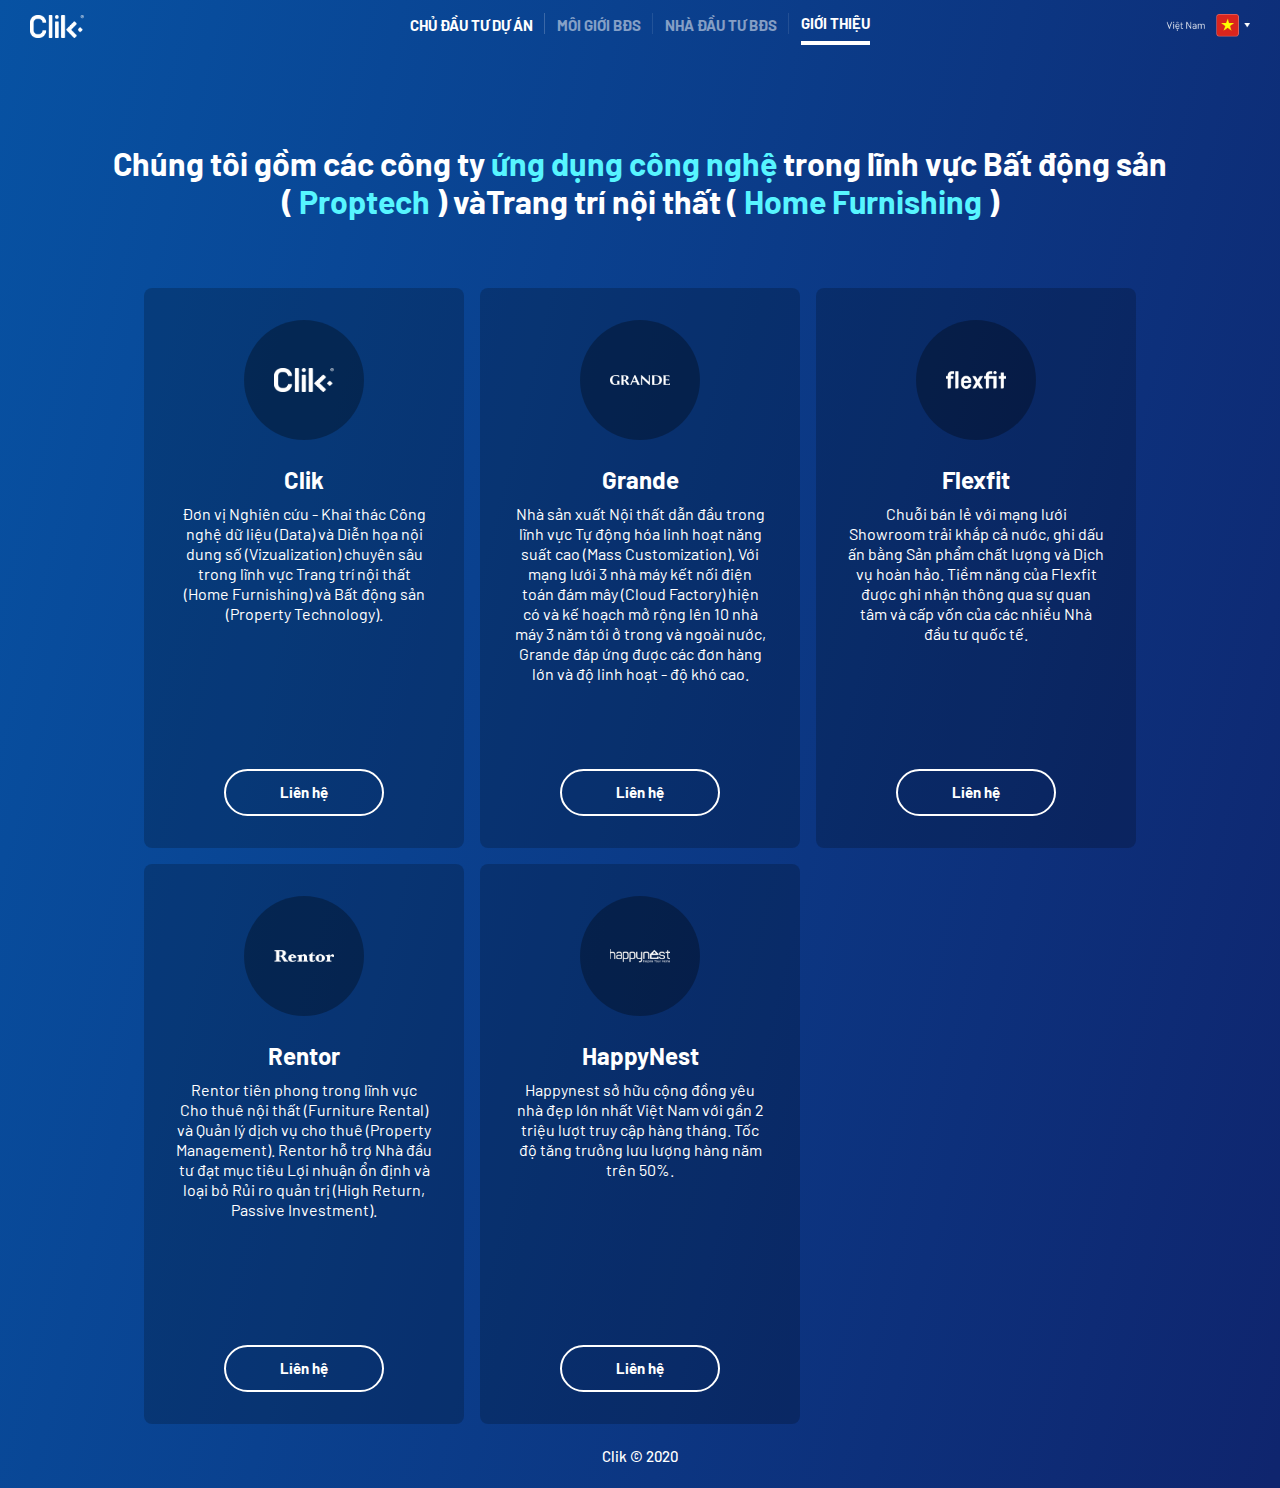
==== commit 11bcf0a2: "[ToanPB] update responsive desktop page about us" ====
--- a/about-us.html
+++ b/about-us.html
@@ -96,109 +96,105 @@
           )
         </div>
         <div class="contact-content">
-          <div class="contact-item">
-            <div class="contact-item-brand-circle">
-              <div class="contact-item-brand-img">
-                <img src="img/logo.png" alt="" />
-              </div>
-            </div>
-            <div class="contact-item-brand-title">Clik</div>
-            <div class="contact-item-brand-description">
-              Đơn vị Nghiên cứu - Khai thác Công nghệ dữ liệu (Data) và Diễn
-              họa nội dung số (Vizualization) chuyên sâu trong lĩnh vực Trang
-              trí nội thất (Home Furnishing) và Bất động sản (Property
-              Technology).
-            </div>
-            <button
-                type="button"
-                class="btn btn-light contact-btn"
-              >
-                Liên hệ
-              </button>
-          </div>
-
-          <div class="contact-item">
-            <div class="contact-item-brand-circle">
-              <div class="contact-item-brand-img">
-                <img src="img/logo.png" alt="" />
-              </div>
-            </div>
-            <div class="contact-item-brand-title">Clik</div>
-            <div class="contact-item-brand-description">
-              Đơn vị Nghiên cứu - Khai thác Công nghệ dữ liệu (Data) và Diễn
-              họa nội dung số (Vizualization) chuyên sâu trong lĩnh vực Trang
-              trí nội thất (Home Furnishing) và Bất động sản (Property
-              Technology).
-            </div>
-            <button
-                type="button"
-                class="btn btn-light contact-btn"
-              >
-                Liên hệ
-              </button>
-          </div>
-
-          <div class="contact-item">
-            <div class="contact-item-brand-circle">
-              <div class="contact-item-brand-img">
-                <img src="img/logo.png" alt="" />
-              </div>
-            </div>
-            <div class="contact-item-brand-title">Clik</div>
-            <div class="contact-item-brand-description">
-              Đơn vị Nghiên cứu - Khai thác Công nghệ dữ liệu (Data) và Diễn
-              họa nội dung số (Vizualization) chuyên sâu trong lĩnh vực Trang
-              trí nội thất (Home Furnishing) và Bất động sản (Property
-              Technology).
-            </div>
-            <button
-                type="button"
-                class="btn btn-light contact-btn"
-              >
-                Liên hệ
-              </button>
-          </div>
-
-          <div class="contact-item">
-            <div class="contact-item-brand-circle">
-              <div class="contact-item-brand-img">
-                <img src="img/logo.png" alt="" />
-              </div>
-            </div>
-            <div class="contact-item-brand-title">Clik</div>
-            <div class="contact-item-brand-description">
-              Đơn vị Nghiên cứu - Khai thác Công nghệ dữ liệu (Data) và Diễn
-              họa nội dung số (Vizualization) chuyên sâu trong lĩnh vực Trang
-              trí nội thất (Home Furnishing) và Bất động sản (Property
-              Technology).
-            </div>
-            <button
-                type="button"
-                class="btn btn-light contact-btn"
-              >
-                Liên hệ
-              </button>
-          </div>
-
-          <div class="contact-item">
-            <div class="contact-item-brand-circle">
-              <div class="contact-item-brand-img">
-                <img src="img/logo.png" alt="" />
-              </div>
-            </div>
-            <div class="contact-item-brand-title">Clik</div>
-            <div class="contact-item-brand-description">
-              Đơn vị Nghiên cứu - Khai thác Công nghệ dữ liệu (Data) và Diễn
-              họa nội dung số (Vizualization) chuyên sâu trong lĩnh vực Trang
-              trí nội thất (Home Furnishing) và Bất động sản (Property
-              Technology).
-            </div>
-            <button
-                type="button"
-                class="btn btn-light contact-btn"
-              >
-                Liên hệ
-              </button>
+          <!-- Clik -->
+          <div class="contact-item">
+            <div class="contact-item-content">
+              <div class="contact-item-brand-circle">
+                <div class="contact-item-brand-img">
+                  <img src="img/logo.png" alt="" />
+                </div>
+              </div>
+              <div class="contact-item-brand-title">Clik</div>
+              <div class="contact-item-brand-description">
+                Đơn vị Nghiên cứu - Khai thác Công nghệ dữ liệu (Data) và Diễn
+                họa nội dung số (Vizualization) chuyên sâu trong lĩnh vực Trang
+                trí nội thất (Home Furnishing) và Bất động sản (Property
+                Technology).
+              </div>
+              <button type="button" class="btn btn-light contact-btn">
+                Liên hệ
+              </button>
+            </div>
+          </div>
+          <!-- Grande -->
+          <div class="contact-item">
+            <div class="contact-item-content">
+              <div class="contact-item-brand-circle">
+                <div class="contact-item-brand-img">
+                  <img src="img/logo-grande.png" alt="" />
+                </div>
+              </div>
+              <div class="contact-item-brand-title">Grande</div>
+              <div class="contact-item-brand-description">
+                Nhà sản xuất Nội thất dẫn đầu trong lĩnh vực Tự động hóa linh
+                hoạt năng suất cao (Mass Customization). Với mạng lưới 3 nhà máy
+                kết nối điện toán đám mây (Cloud Factory) hiện có và kế hoạch mở
+                rộng lên 10 nhà máy 3 năm tới ở trong và ngoài nước, Grande đáp
+                ứng được các đơn hàng lớn và độ linh hoạt - độ khó cao.
+              </div>
+              <button type="button" class="btn btn-light contact-btn">
+                Liên hệ
+              </button>
+            </div>
+          </div>
+          <!-- Flexfit -->
+          <div class="contact-item">
+            <div class="contact-item-content">
+              <div class="contact-item-brand-circle">
+                <div class="contact-item-brand-img">
+                  <img src="img/logo-flexfit.png" alt="" />
+                </div>
+              </div>
+              <div class="contact-item-brand-title">Flexfit</div>
+              <div class="contact-item-brand-description">
+                Chuỗi bán lẻ với mạng lưới Showroom trải khắp cả nước, ghi dấu
+                ấn bằng Sản phẩm chất lượng và Dịch vụ hoàn hảo. Tiềm năng của
+                Flexfit được ghi nhận thông qua sự quan tâm và cấp vốn của các
+                nhiều Nhà đầu tư quốc tế.
+              </div>
+              <button type="button" class="btn btn-light contact-btn">
+                Liên hệ
+              </button>
+            </div>
+          </div>
+          <!-- Rentor -->
+          <div class="contact-item">
+            <div class="contact-item-content">
+              <div class="contact-item-brand-circle">
+                <div class="contact-item-brand-img">
+                  <img src="img/logo-rentor.png" alt="" />
+                </div>
+              </div>
+              <div class="contact-item-brand-title">Rentor</div>
+              <div class="contact-item-brand-description">
+                Rentor tiên phong trong lĩnh vực Cho thuê nội thất (Furniture
+                Rental) và Quản lý dịch vụ cho thuê (Property Management).
+                Rentor hỗ trợ Nhà đầu tư đạt mục tiêu Lợi nhuận ổn định và loại
+                bỏ Rủi ro quản trị (High Return, Passive Investment).
+              </div>
+              <button type="button" class="btn btn-light contact-btn">
+                Liên hệ
+              </button>
+            </div>
+          </div>
+          <!-- HappyNest -->
+          <div class="contact-item">
+            <div class="contact-item-content">
+              <div class="contact-item-brand-circle">
+                <div class="contact-item-brand-img">
+                  <img src="img/logo-happy-nest.png" alt="" />
+                </div>
+              </div>
+              <div class="contact-item-brand-title">HappyNest</div>
+              <div class="contact-item-brand-description">
+                Happynest sở hữu cộng đồng yêu nhà đẹp lớn nhất Việt Nam với gần
+                2 triệu lượt truy cập hàng tháng. Tốc độ tăng trưởng lưu lượng
+                hàng năm trên 50%.
+              </div>
+              <button type="button" class="btn btn-light contact-btn">
+                Liên hệ
+              </button>
+            </div>
           </div>
         </div>
         <div class="contact-footer-text">Clik © 2020</div>
--- a/css/style.css
+++ b/css/style.css
@@ -785,11 +785,14 @@
 }
 
 /*  ------------ about us style--------------*/
-
 #main-about-us {
   background: linear-gradient(284.13deg, #0F256E 0.55%, #0752A3 100%);
   height: fit-content;
   width: 100%;
+}
+
+#main-about-us::-webkit-scrollbar {
+  width: 0;
 }
 
 #main-about-us section {
@@ -822,7 +825,7 @@
   display: grid;
   gap: 16px 16px;
   grid-template-columns: 25vw 25vw 25vw;
-  grid-template-rows: 65vh 65vh;
+  grid-template-rows: 1fr 1fr;
   justify-content: center;
   padding-top: 32vh;
 }
@@ -830,17 +833,25 @@
 #contact .contact-content .contact-item {
   background: rgba(0, 0, 0, 0.2);
   border-radius: 8px;
-  height: 100%;
-  position: relative;
-  width: 100%;
-}
-
-#contact .contact-content .contact-item .contact-item-brand-circle {
+  padding-top: 130%;
+  position: relative;
+  width: 100%;
+}
+
+#contact .contact-content .contact-item .contact-item-content {
+  height: 100%;
+  left: 0;
+  position: absolute;
+  top: 0;
+  width: 100%;
+}
+
+#contact .contact-content .contact-item .contact-item-content .contact-item-brand-circle {
   margin: 32px auto 16px;
   width: 37.5%;
 }
 
-#contact .contact-content .contact-item .contact-item-brand-circle .contact-item-brand-img {
+#contact .contact-content .contact-item .contact-item-content .contact-item-brand-circle .contact-item-brand-img {
   background-color: rgba(0, 0, 0, 0.3);
   border-radius: 50%;
   padding-top: 100%;
@@ -848,7 +859,7 @@
   width: 100%;
 }
 
-#contact .contact-content .contact-item .contact-item-brand-circle .contact-item-brand-img img {
+#contact .contact-content .contact-item .contact-item-content .contact-item-brand-circle .contact-item-brand-img img {
   height: 50%;
   left: 50%;
   object-fit: contain;
@@ -858,7 +869,7 @@
   width: 50%;
 }
 
-#contact .contact-content .contact-item .contact-item-brand-title {
+#contact .contact-content .contact-item .contact-item-content .contact-item-brand-title {
   color: #fff;
   font-family: 'Conv_Barlow-Bold';
   font-size: 24px;
@@ -868,7 +879,7 @@
   width: 100%;
 }
 
-#contact .contact-content .contact-item .contact-item-brand-description {
+#contact .contact-content .contact-item .contact-item-content .contact-item-brand-description {
   color: #fff;
   font-family: 'Conv_Barlow-Regular';
   font-size: 16px;
@@ -878,7 +889,7 @@
   width: 100%;
 }
 
-#contact .contact-content .contact-item .contact-btn {
+#contact .contact-content .contact-item .contact-item-content .contact-btn {
   background-color: transparent;
   border: 2px solid #fff;
   border-radius: 30px;
--- a/css/responsive.css
+++ b/css/responsive.css
@@ -63,6 +63,10 @@
     font-size: 36px;
     line-height: 43px;
   }
+
+  #contact .contact-content .contact-item {
+    padding-top: 140%;
+  }
 }
 
 @media (max-width: 1440px) {
@@ -88,11 +92,14 @@
   .section .section-content .section-content-description {
     width: 80%;
   }
+
+  #contact .contact-content .contact-item {
+    padding-top: 175%;
+  }
 }
 
 /* Large devices (desktops, less than 1200px) */
 @media (max-width: 1199px) {
-
   #main .solution-btn,
   #main .view-detail-btn {
     font-size: 13px;
@@ -131,6 +138,16 @@
   #case-study .content .gallery {
     gap: 20px;
   }
+
+  #contact .contact-title {
+    font-size: 24px;
+    line-height: 30px;
+    top: 14vh;
+  }
+
+  #contact .contact-content {
+    grid-template-columns: 30vw 30vw 30vw;
+  }
 }
 
 /* Medium devices (tablets, less than 992px) */
@@ -279,10 +296,31 @@
     font-size: 22px;
     line-height: 30px;
   }
+
+  #contact .contact-title {
+    font-size: 20px;
+    line-height: 26px;
+    top: 16vh;
+  }
+
+  #contact .contact-content {
+    padding-top: 36vh;
+  }
+
+  #contact .contact-content .contact-item {
+    padding-top: 220%;
+  }
+
+  #contact .contact-content .contact-item .contact-item-content .contact-item-brand-description {
+    padding: 0 12px;
+  }
 }
 
 /* Small devices (landscape phones, less than 768px) */
 @media (max-width: 767px) {
+  .site_header .nav-item.nav-link {
+    font-size: 12px;
+  }
 
   #main .solution-btn,
   #main .view-detail-btn {
@@ -342,6 +380,35 @@
   .section .section-content .content-description {
     font-size: 10px;
     line-height: 14px;
+  }
+
+  #contact .contact-title {
+    font-size: 16px;
+    line-height: 22px;
+    top: 16vh;
+  }
+
+  #contact .contact-content {
+    gap: 8px 8px;
+  }
+
+  #contact .contact-content .contact-item {
+    padding-top: 210%;
+  }
+
+  #contact .contact-content .contact-item .contact-item-content .contact-item-brand-circle {
+    margin-top: 20px;
+  }
+
+  #contact .contact-content .contact-item .contact-item-content .contact-item-brand-description {
+    font-size: 12px;
+    line-height: 16px;
+  }
+
+  #contact .contact-content .contact-item .contact-item-content .contact-btn {
+    bottom: 20px;
+    font-size: 12px;
+    padding: 8px 30px;
   }
 }
 
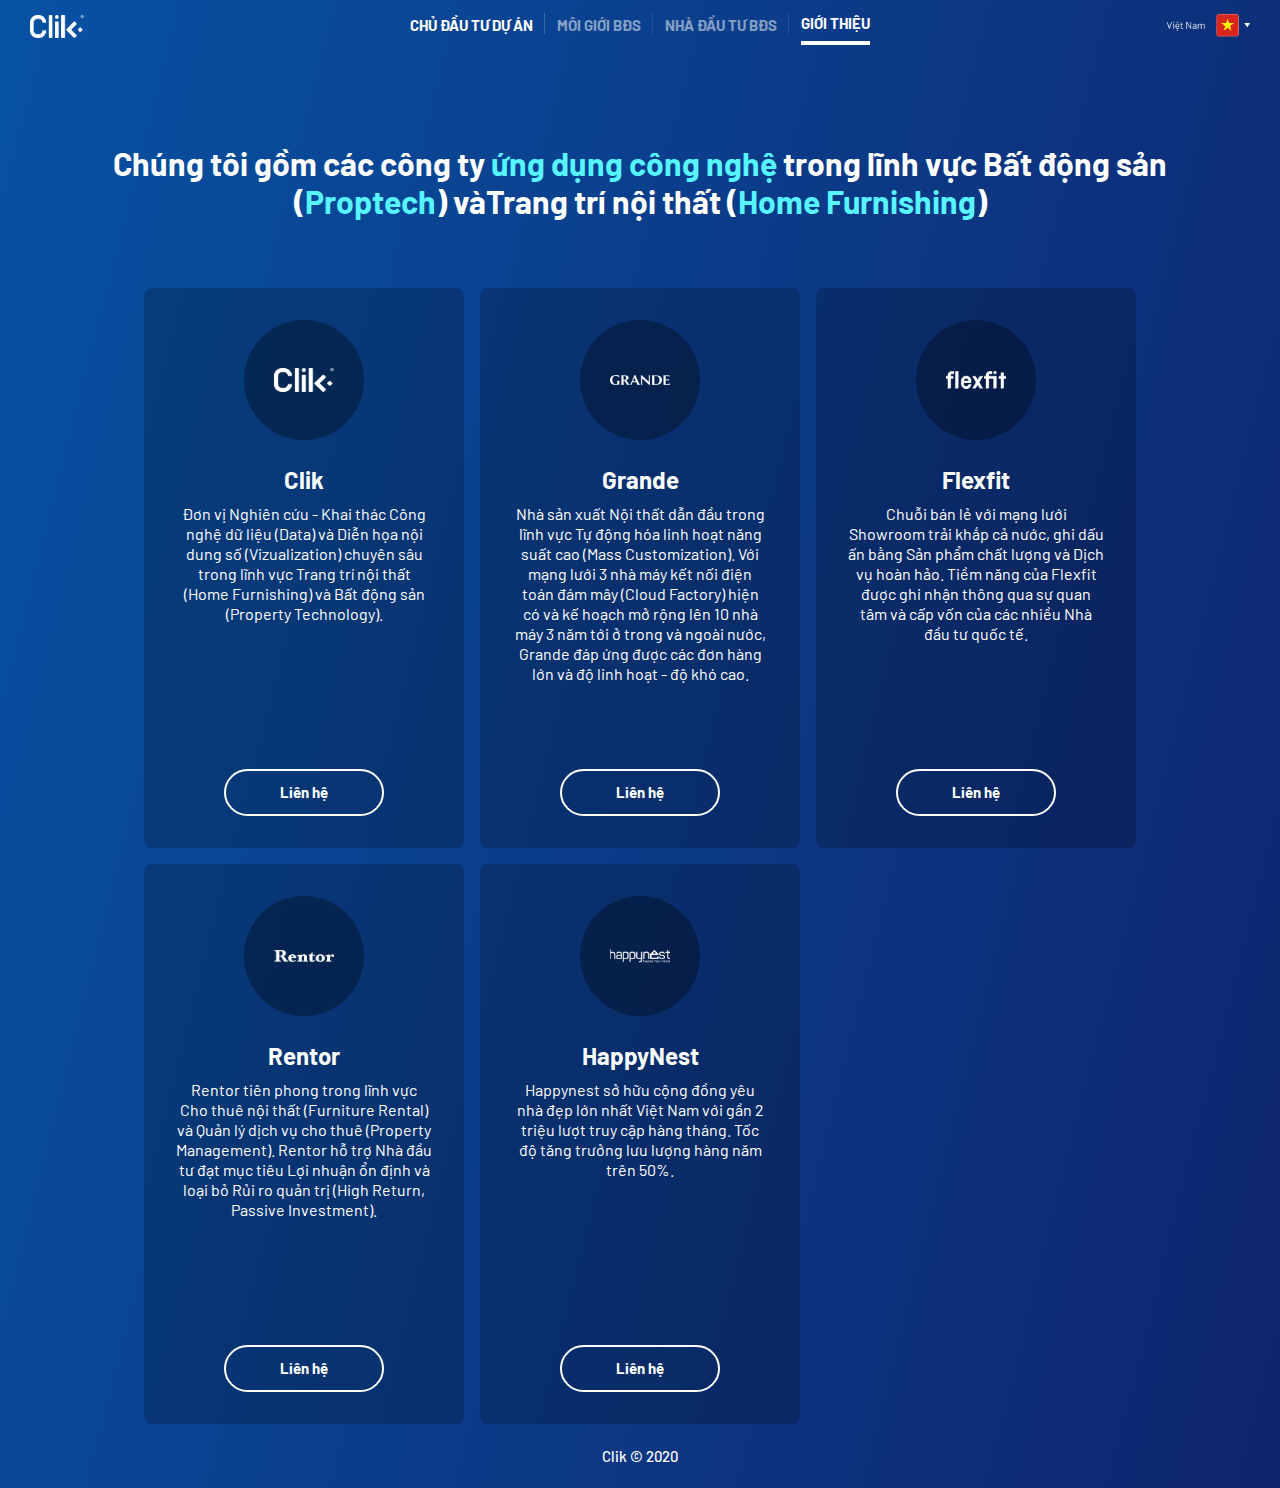
==== commit d70e52c3: "[ToanPB] update layout mobile" ====
--- a/about-us.html
+++ b/about-us.html
@@ -89,11 +89,8 @@
         <div class="contact-title">
           Chúng tôi gồm các công ty
           <div class="highlight">ứng dụng công nghệ</div>
-          trong lĩnh vực Bất động sản<br />(
-          <div class="highlight">Proptech</div>
-          ) vàTrang trí nội thất (
-          <div class="highlight">Home Furnishing</div>
-          )
+          trong lĩnh vực Bất động sản<br />(<div class="highlight">Proptech</div>)
+          vàTrang trí nội thất (<div class="highlight">Home Furnishing</div>)
         </div>
         <div class="contact-content">
           <!-- Clik -->
@@ -224,14 +221,114 @@
         alt=""
         onclick="openMenu()"
       />
-      <img
-        class="img-mobile-banner-title"
-        src="img-mobile/about-us-banner.png"
-        alt=""
-      />
-      <div class="img-mobile-content">
-        <img src="img-mobile/about-us-content.png" alt="" />
+      <div class="contact-title">
+        Chúng tôi gồm các công ty<br>
+        <div class="highlight">ứng dụng công nghệ</div>
+        trong <br> lĩnh vực Bất động sản<br>(<div class="highlight">Proptech</div>) vàTrang trí nội<br>thất
+        (<div class="highlight">Home Furnishing</div>)
       </div>
+      <div class="contact-content">
+        <!-- Clik -->
+        <div class="contact-item">
+          <div class="contact-item-content">
+            <div class="contact-item-brand-circle">
+              <div class="contact-item-brand-img">
+                <img src="img/logo.png" alt="" />
+              </div>
+            </div>
+            <div class="contact-item-brand-title">Clik</div>
+            <div class="contact-item-brand-description">
+              Đơn vị Nghiên cứu - Khai thác Công nghệ dữ liệu (Data) và Diễn họa
+              nội dung số (Vizualization) chuyên sâu trong lĩnh vực Trang trí
+              nội thất (Home Furnishing) và Bất động sản (Property Technology).
+            </div>
+            <button type="button" class="btn btn-light contact-btn">
+              Liên hệ
+            </button>
+          </div>
+        </div>
+        <!-- Grande -->
+        <div class="contact-item">
+          <div class="contact-item-content">
+            <div class="contact-item-brand-circle">
+              <div class="contact-item-brand-img">
+                <img src="img/logo-grande.png" alt="" />
+              </div>
+            </div>
+            <div class="contact-item-brand-title">Grande</div>
+            <div class="contact-item-brand-description">
+              Nhà sản xuất Nội thất dẫn đầu trong lĩnh vực Tự động hóa linh hoạt
+              năng suất cao (Mass Customization). Với mạng lưới 3 nhà máy kết
+              nối điện toán đám mây (Cloud Factory) hiện có và kế hoạch mở rộng
+              lên 10 nhà máy 3 năm tới ở trong và ngoài nước, Grande đáp ứng
+              được các đơn hàng lớn và độ linh hoạt - độ khó cao.
+            </div>
+            <button type="button" class="btn btn-light contact-btn">
+              Liên hệ
+            </button>
+          </div>
+        </div>
+        <!-- Flexfit -->
+        <div class="contact-item">
+          <div class="contact-item-content">
+            <div class="contact-item-brand-circle">
+              <div class="contact-item-brand-img">
+                <img src="img/logo-flexfit.png" alt="" />
+              </div>
+            </div>
+            <div class="contact-item-brand-title">Flexfit</div>
+            <div class="contact-item-brand-description">
+              Chuỗi bán lẻ với mạng lưới Showroom trải khắp cả nước, ghi dấu ấn
+              bằng Sản phẩm chất lượng và Dịch vụ hoàn hảo. Tiềm năng của
+              Flexfit được ghi nhận thông qua sự quan tâm và cấp vốn của các
+              nhiều Nhà đầu tư quốc tế.
+            </div>
+            <button type="button" class="btn btn-light contact-btn">
+              Liên hệ
+            </button>
+          </div>
+        </div>
+        <!-- Rentor -->
+        <div class="contact-item">
+          <div class="contact-item-content">
+            <div class="contact-item-brand-circle">
+              <div class="contact-item-brand-img">
+                <img src="img/logo-rentor.png" alt="" />
+              </div>
+            </div>
+            <div class="contact-item-brand-title">Rentor</div>
+            <div class="contact-item-brand-description">
+              Rentor tiên phong trong lĩnh vực Cho thuê nội thất (Furniture
+              Rental) và Quản lý dịch vụ cho thuê (Property Management). Rentor
+              hỗ trợ Nhà đầu tư đạt mục tiêu Lợi nhuận ổn định và loại bỏ Rủi ro
+              quản trị (High Return, Passive Investment).
+            </div>
+            <button type="button" class="btn btn-light contact-btn">
+              Liên hệ
+            </button>
+          </div>
+        </div>
+        <!-- HappyNest -->
+        <div class="contact-item">
+          <div class="contact-item-content">
+            <div class="contact-item-brand-circle">
+              <div class="contact-item-brand-img">
+                <img src="img/logo-happy-nest.png" alt="" />
+              </div>
+            </div>
+            <div class="contact-item-brand-title">HappyNest</div>
+            <div class="contact-item-brand-description">
+              Happynest sở hữu cộng đồng yêu nhà đẹp lớn nhất Việt Nam với gần 2
+              triệu lượt truy cập hàng tháng. Tốc độ tăng trưởng lưu lượng hàng
+              năm trên 50%.
+            </div>
+            <button type="button" class="btn btn-light contact-btn">
+              Liên hệ
+            </button>
+          </div>
+        </div>
+      </div>
+      <div class="contact-footer-text">Clik © 2020</div>
     </div>
     <!--========== start footer section =============-->
     <script src="js/jQuery-plugins.js"></script>
--- a/css/responsive.css
+++ b/css/responsive.css
@@ -100,6 +100,7 @@
 
 /* Large devices (desktops, less than 1200px) */
 @media (max-width: 1199px) {
+
   #main .solution-btn,
   #main .view-detail-btn {
     font-size: 13px;
@@ -505,11 +506,21 @@
     top: 16px;
   }
 
-  #mobile-main .img-mobile-banner-title {
+  #mobile-main .mobile-banner-title {
+    color: #fff;
+    font-family: 'Conv_Barlow-Bold';
+    font-size: 24px;
     left: 0;
-    position: absolute;
-    top: 40px;
-    width: 100%;
+    line-height: 29px;
+    position: absolute;
+    text-align: center;
+    top: 120px;
+    width: 100%;
+  }
+
+  #mobile-main .mobile-banner-title .highlight {
+    color: #57f5ff;
+    display: inline;
   }
 
   #mobile-main .mobile-background-image {
@@ -531,11 +542,34 @@
     margin: 0;
   }
 
-  #mobile-main .img-mobile-problem-text {
+  #mobile-main .mobile-problem-text {
     background-color: #fff;
-    height: calc(100vw * 1.66);
-    object-fit: contain;
-    width: 100%;
+    color: #000;
+    padding: 24px;
+    width: 100%;
+  }
+
+  #mobile-main .mobile-problem-text .content-title {
+    font-family: 'Conv_Barlow-Bold';
+    font-size: 30px;
+    line-height: 36px;
+    margin-bottom: 24px;
+  }
+
+  #mobile-main .mobile-problem-text .content-overall:not(:last-child) {
+    margin-bottom: 24px;
+  }
+
+  #mobile-main .mobile-problem-text .content-overall .content-overall-title {
+    font-family: 'Conv_Barlow-Bold';
+    font-size: 18px;
+    line-height: 24px;
+  }
+
+  #mobile-main .mobile-problem-text .content-overall .content-overall-description {
+    font-family: 'Conv_Barlow-Regular';
+    font-size: 16px;
+    line-height: 24px;
   }
 
   #mobile-main .img-mobile-solutions {
@@ -642,11 +676,82 @@
     margin: 0;
   }
 
-  #mobile-main .img-mobile-action-text {
+  #mobile-main .mobile-action-text {
     background-color: #fff;
-    height: calc(100vw * 1.46);
-    object-fit: contain;
-    width: 100%;
+    color: #000;
+    padding: 24px;
+    width: 100%;
+  }
+
+  #mobile-main .mobile-action-text .content-title {
+    font-family: 'Conv_Barlow-Bold';
+    font-size: 30px;
+    line-height: 36px;
+  }
+
+  #mobile-main .mobile-action-text .content-overall {
+    margin: 24px 0 32px;
+  }
+
+  #mobile-main .mobile-action-text .content-overall .content-step {
+    border-left: 2px solid #096dd9;
+    margin-left: 16px;
+    padding-left: 40px;
+    position: relative;
+  }
+
+  #mobile-main .mobile-action-text .content-overall .content-step::before {
+    background-color: #096dd9;
+    border-radius: 50%;
+    color: #fff;
+    content: attr(data-step);
+    font-family: 'Conv_Barlow-Bold';
+    font-size: 22px;
+    height: 32px;
+    left: 0;
+    line-height: 32px;
+    position: absolute;
+    text-align: center;
+    top: 0;
+    transform: translateX(calc(-50% - 1px));
+    width: 32px;
+  }
+
+  #mobile-main .mobile-action-text .content-overall .content-step:last-child {
+    border-color: transparent;
+  }
+
+  #mobile-main .mobile-action-text .content-overall .content-step:not(:last-child) {
+    padding-bottom: 32px;
+  }
+
+  #mobile-main .mobile-action-text .content-overall .content-step .content-step-title {
+    font-family: 'Conv_Barlow-Bold';
+    font-size: 18px;
+    line-height: 24px;
+  }
+
+  #mobile-main .mobile-action-text .content-overall .content-step .content-step-description {
+    font-family: 'Conv_Barlow-Regular';
+    font-size: 16px;
+    line-height: 24px;
+  }
+
+  #mobile-main .mobile-action-text .content-overall .content-step .action-btn {
+    background-color: transparent;
+    border: 2px solid #000;
+    border-radius: 30px;
+    font-size: 16px;
+    height: 48px;
+    margin-top: 16px;
+    width: 166px;
+  }
+
+  #mobile-main .mobile-action-text .content-note {
+    font-family: 'Conv_Barlow-Regular';
+    font-size: 16px;
+    font-style: italic;
+    line-height: 24px;
   }
 
   #mobile-main .img-mobile-case-study {
@@ -659,6 +764,7 @@
 
   #mobile-main .img-mobile-case-study .title {
     color: #fff;
+    font-family: 'Conv_Barlow-Bold';
     font-size: 30px;
     line-height: 36px;
     margin-bottom: 32px;
@@ -690,6 +796,19 @@
     width: 100%;
   }
 
+  #mobile-main .img-mobile-case-study .gallery .gallery-item .cover .case-study-btn {
+    background-color: rgba(0, 0, 0, 0.7);
+    border: unset;
+    color: #fff;
+    font-family: 'Conv_Barlow-Bold';
+    font-size: 18px;
+    left: 50%;
+    padding: .75rem 1rem;
+    position: absolute;
+    top: 50%;
+    transform: translate(-50%, -50%);
+  }
+
   #mobile-main .img-mobile-case-study .gallery .gallery-item .cover .overlay {
     background: linear-gradient(to bottom,
         transparent 0%,
@@ -783,17 +902,111 @@
     ;
   }
 
-  #mobile-main-about-us .img-mobile-banner-title {
-    margin: 40px 0 33px;
-    width: 100%;
-  }
-
-  #mobile-main-about-us .img-mobile-content {
-    padding: 0 24px 16px;
-  }
-
-  #mobile-main-about-us .img-mobile-content img {
+  #mobile-main-about-us {
+    position: relative;
+  }
+
+  #mobile-main-about-us .contact-title {
+    color: #fff;
+    font-family: 'Conv_Barlow-Bold';
+    font-size: 24px;
+    left: 0;
+    line-height: 29px;
+    position: absolute;
+    text-align: center;
+    top: 10vh;
+    width: 100%;
+  }
+
+  #mobile-main-about-us .contact-title .highlight {
+    color: #57f5ff;
+    display: inline;
+  }
+
+  #mobile-main-about-us .contact-content {
+    display: grid;
+    gap: 24px 0;
+    grid-template-columns: 90vw;
+    justify-content: center;
+    padding-top: 32vh;
+  }
+
+  #mobile-main-about-us .contact-content .contact-item {
+    background: rgba(0, 0, 0, 0.2);
+    border-radius: 8px;
+    padding-top: 150%;
+    position: relative;
+    width: 100%;
+  }
+
+  #mobile-main-about-us .contact-content .contact-item .contact-item-content {
     height: 100%;
+    left: 0;
+    position: absolute;
+    top: 0;
+    width: 100%;
+  }
+
+  #mobile-main-about-us .contact-content .contact-item .contact-item-content .contact-item-brand-circle {
+    margin: 32px auto 16px;
+    width: 37.5%;
+  }
+
+  #mobile-main-about-us .contact-content .contact-item .contact-item-content .contact-item-brand-circle .contact-item-brand-img {
+    background-color: rgba(0, 0, 0, 0.3);
+    border-radius: 50%;
+    padding-top: 100%;
+    position: relative;
+    width: 100%;
+  }
+
+  #mobile-main-about-us .contact-content .contact-item .contact-item-content .contact-item-brand-circle .contact-item-brand-img img {
+    height: 50%;
+    left: 50%;
+    object-fit: contain;
+    position: absolute;
+    top: 50%;
+    transform: translate(-50%, -50%);
+    width: 50%;
+  }
+
+  #mobile-main-about-us .contact-content .contact-item .contact-item-content .contact-item-brand-title {
+    color: #fff;
+    font-family: 'Conv_Barlow-Bold';
+    font-size: 24px;
+    line-height: 48px;
+    padding: 0 32px;
+    text-align: center;
+    width: 100%;
+  }
+
+  #mobile-main-about-us .contact-content .contact-item .contact-item-content .contact-item-brand-description {
+    color: #fff;
+    font-family: 'Conv_Barlow-Regular';
+    font-size: 16px;
+    line-height: 20px;
+    padding: 0 32px;
+    text-align: center;
+    width: 100%;
+  }
+
+  #mobile-main-about-us .contact-content .contact-item .contact-item-content .contact-btn {
+    background-color: transparent;
+    border: 2px solid #fff;
+    border-radius: 30px;
+    bottom: 32px;
+    color: #fff;
+    font-family: 'Conv_Barlow-Bold';
+    left: 50%;
+    padding: 12px 54px;
+    position: absolute;
+    transform: translateX(-50%);
+  }
+
+  #mobile-main-about-us .contact-footer-text {
+    color: #fff;
+    padding: 20px 0;
+    text-align: center;
     width: 100%;
   }
 }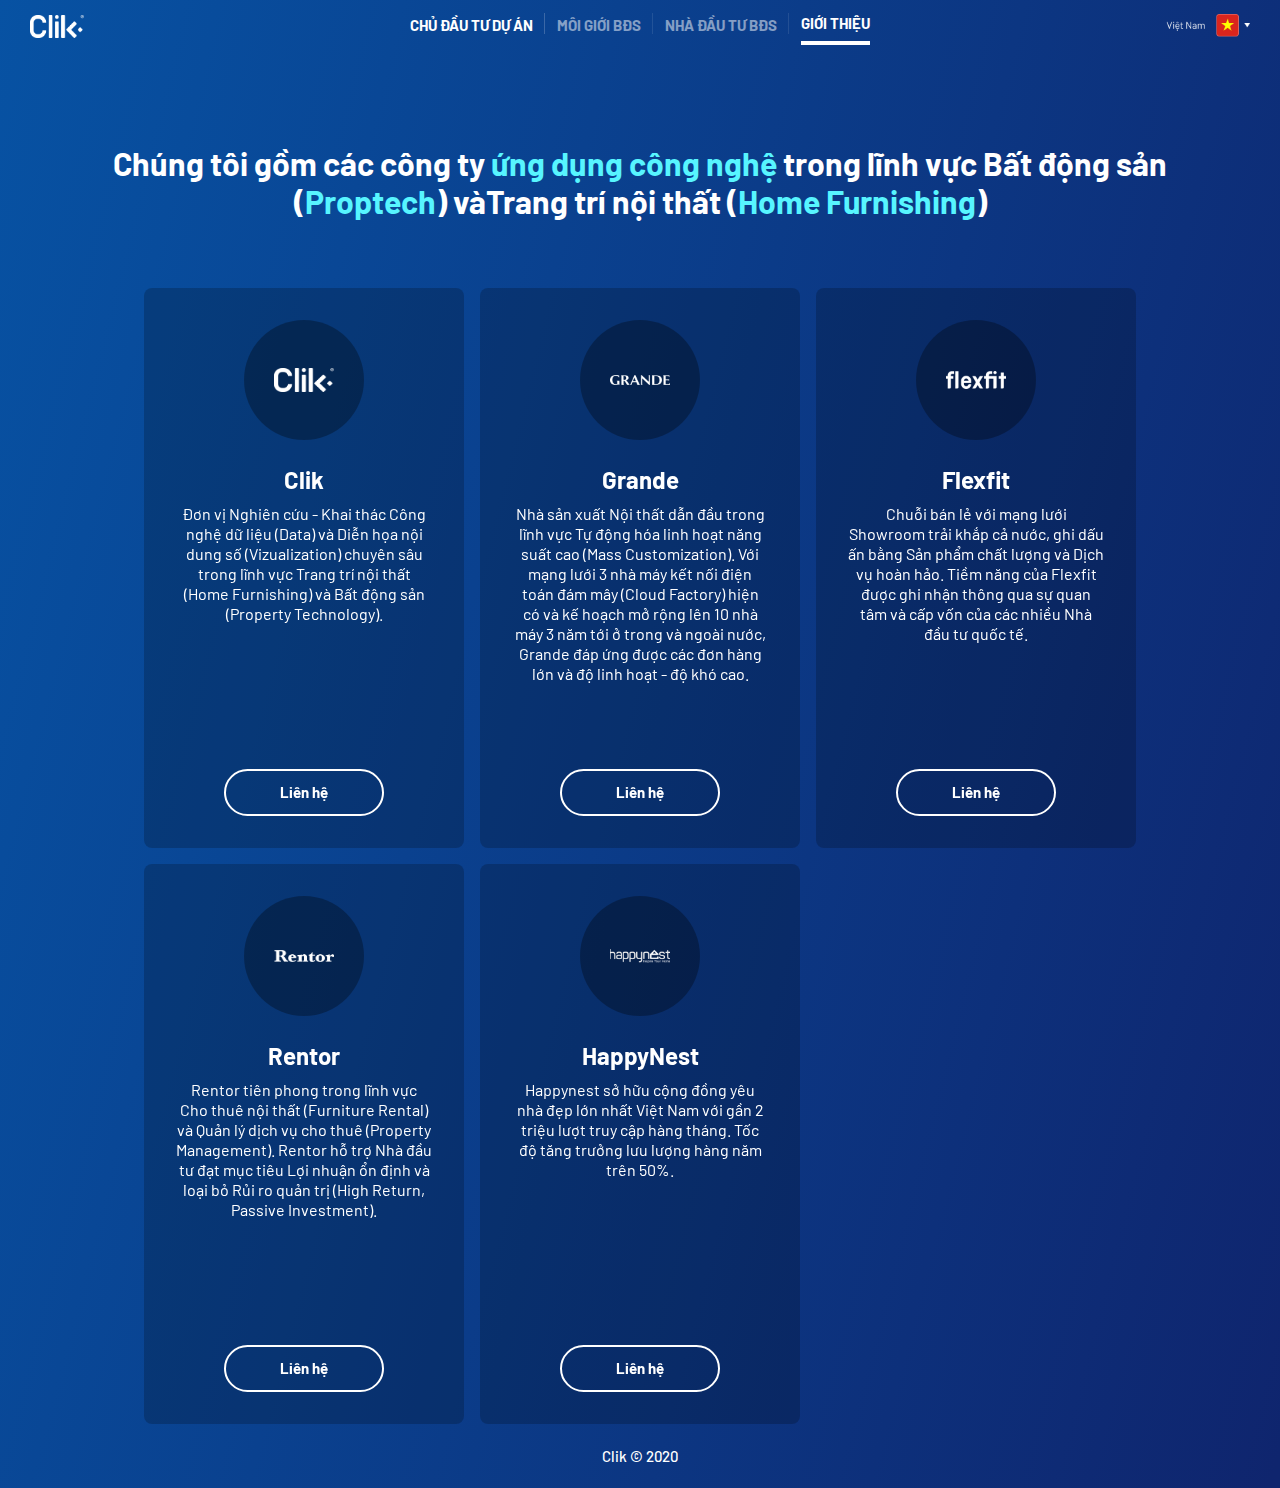
==== commit bc79cc81: "[ToanPB] update request form and make animation show contact form" ====
--- a/about-us.html
+++ b/about-us.html
@@ -1,5 +1,5 @@
 <!DOCTYPE html>
-<html lang="zxx">
+<html lang="vi">
   <head>
     <meta
       name="viewport"
@@ -94,23 +94,28 @@
         </div>
         <div class="contact-content">
           <!-- Clik -->
-          <div class="contact-item">
-            <div class="contact-item-content">
-              <div class="contact-item-brand-circle">
-                <div class="contact-item-brand-img">
-                  <img src="img/logo.png" alt="" />
-                </div>
-              </div>
-              <div class="contact-item-brand-title">Clik</div>
-              <div class="contact-item-brand-description">
-                Đơn vị Nghiên cứu - Khai thác Công nghệ dữ liệu (Data) và Diễn
-                họa nội dung số (Vizualization) chuyên sâu trong lĩnh vực Trang
-                trí nội thất (Home Furnishing) và Bất động sản (Property
-                Technology).
-              </div>
-              <button type="button" class="btn btn-light contact-btn">
-                Liên hệ
-              </button>
+          <div id="clik-content" class="contact-item">
+            <div class="contact-item-flip-wrapper">
+              <div class="contact-item-content">
+                <div class="contact-item-brand-circle">
+                  <div class="contact-item-brand-img">
+                    <img src="img/logo.png" alt="" />
+                  </div>
+                </div>
+                <div class="contact-item-brand-title">Clik</div>
+                <div class="contact-item-brand-description">
+                  Đơn vị Nghiên cứu - Khai thác Công nghệ dữ liệu (Data) và Diễn
+                  họa nội dung số (Vizualization) chuyên sâu trong lĩnh vực Trang
+                  trí nội thất (Home Furnishing) và Bất động sản (Property
+                  Technology).
+                </div>
+                <button type="button" class="btn btn-light contact-btn" onclick="showContactForm(this)">
+                  Liên hệ
+                </button>
+              </div>
+              <div class="contact-item-content contact-item-content-flip">
+                <img src="img/about-us-request-form.png" alt="" onclick="hideContactForm(this)" />
+              </div>
             </div>
           </div>
           <!-- Grande -->
@@ -229,22 +234,28 @@
       </div>
       <div class="contact-content">
         <!-- Clik -->
-        <div class="contact-item">
-          <div class="contact-item-content">
-            <div class="contact-item-brand-circle">
-              <div class="contact-item-brand-img">
-                <img src="img/logo.png" alt="" />
-              </div>
-            </div>
-            <div class="contact-item-brand-title">Clik</div>
-            <div class="contact-item-brand-description">
-              Đơn vị Nghiên cứu - Khai thác Công nghệ dữ liệu (Data) và Diễn họa
-              nội dung số (Vizualization) chuyên sâu trong lĩnh vực Trang trí
-              nội thất (Home Furnishing) và Bất động sản (Property Technology).
-            </div>
-            <button type="button" class="btn btn-light contact-btn">
-              Liên hệ
-            </button>
+        <div id="clik-content" class="contact-item">
+          <div class="contact-item-flip-wrapper">
+            <div class="contact-item-content">
+              <div class="contact-item-brand-circle">
+                <div class="contact-item-brand-img">
+                  <img src="img/logo.png" alt="" />
+                </div>
+              </div>
+              <div class="contact-item-brand-title">Clik</div>
+              <div class="contact-item-brand-description">
+                Đơn vị Nghiên cứu - Khai thác Công nghệ dữ liệu (Data) và Diễn
+                họa nội dung số (Vizualization) chuyên sâu trong lĩnh vực Trang
+                trí nội thất (Home Furnishing) và Bất động sản (Property
+                Technology).
+              </div>
+              <button type="button" class="btn btn-light contact-btn" onclick="showContactForm(this)">
+                Liên hệ
+              </button>
+            </div>
+            <div class="contact-item-content contact-item-content-flip">
+              <img src="img/about-us-request-form.png" alt="" onclick="hideContactForm(this)" />
+            </div>
           </div>
         </div>
         <!-- Grande -->
@@ -356,6 +367,14 @@
           }, 300);
         });
       });
+
+      function showContactForm(e) {
+        $(e).closest('.contact-item').addClass('show-contact');
+      }
+      
+      function hideContactForm(e) {
+        $(e).closest('.contact-item').removeClass('show-contact');
+      }
     </script>
   </body>
 </html>
--- a/css/style.css
+++ b/css/style.css
@@ -839,6 +839,8 @@
 }
 
 #contact .contact-content .contact-item .contact-item-content {
+  -webkit-backface-visibility: hidden;
+  backface-visibility: hidden;
   height: 100%;
   left: 0;
   position: absolute;
@@ -909,6 +911,48 @@
   width: 100%;
 }
 
+#clik-content .contact-item-flip-wrapper {
+  height: 100%;
+  left: 0;
+  position: absolute;
+  top: 0;
+  transform-style: preserve-3d;
+  transition: transform 0.6s;
+  width: 100%;
+}
+
+#clik-content.show-contact .contact-item-flip-wrapper {
+  transform: rotateY(180deg);
+}
+
+#clik-content .contact-item-flip-wrapper .contact-item-content {
+  opacity: 0;
+  transition: opacity 0.3s;
+}
+
+#clik-content.show-contact .contact-item-flip-wrapper .contact-item-content:not(.contact-item-content-flip) {
+  opacity: 0;
+}
+
+#clik-content.show-contact .contact-item-flip-wrapper .contact-item-content-flip {
+  opacity: 1;
+}
+
+#clik-content .contact-item-flip-wrapper .contact-item-content:not(.contact-item-content-flip) {
+  opacity: 1;
+}
+
+#clik-content .contact-item-flip-wrapper .contact-item-content.contact-item-content-flip {
+  padding-top: 24px;
+  transform: rotateY(180deg);
+}
+
+#clik-content .contact-item-flip-wrapper .contact-item-content.contact-item-content-flip img {
+  height: 100%;
+  object-fit: contain;
+  width: 100%;
+}
+
 .section .section-content {
   bottom: 0;
   height: 23%;
--- a/css/responsive.css
+++ b/css/responsive.css
@@ -157,21 +157,19 @@
     bottom: 10px;
   }
 
-  #case-study .content {
-    top: 16px;
-  }
-
   #case-study .content .title {
     font-size: 20px;
     line-height: 30px;
   }
 
   #case-study .content .gallery {
+    gap: 10px;
     margin-top: 15px;
   }
 
   #case-study .content .gallery .gallery-item {
-    height: 265px;
+    height: 500px;
+    width: 250px;
   }
 
   #case-study .content .gallery .gallery-item .overlay {
@@ -338,10 +336,6 @@
     width: 40%;
   }
 
-  #case-study .content {
-    top: 16px;
-  }
-
   #case-study .content .title {
     font-size: 20px;
     line-height: 30px;
@@ -352,7 +346,7 @@
   }
 
   #case-study .content .gallery .gallery-item {
-    height: 265px;
+    height: 400px;
   }
 
   #case-study .content .gallery .gallery-item .overlay {
@@ -934,7 +928,7 @@
   #mobile-main-about-us .contact-content .contact-item {
     background: rgba(0, 0, 0, 0.2);
     border-radius: 8px;
-    padding-top: 150%;
+    padding-top: 160%;
     position: relative;
     width: 100%;
   }
@@ -1009,4 +1003,8 @@
     text-align: center;
     width: 100%;
   }
+
+  #clik-content .contact-item-flip-wrapper .contact-item-content.contact-item-content-flip {
+    padding: 0;
+  }
 }